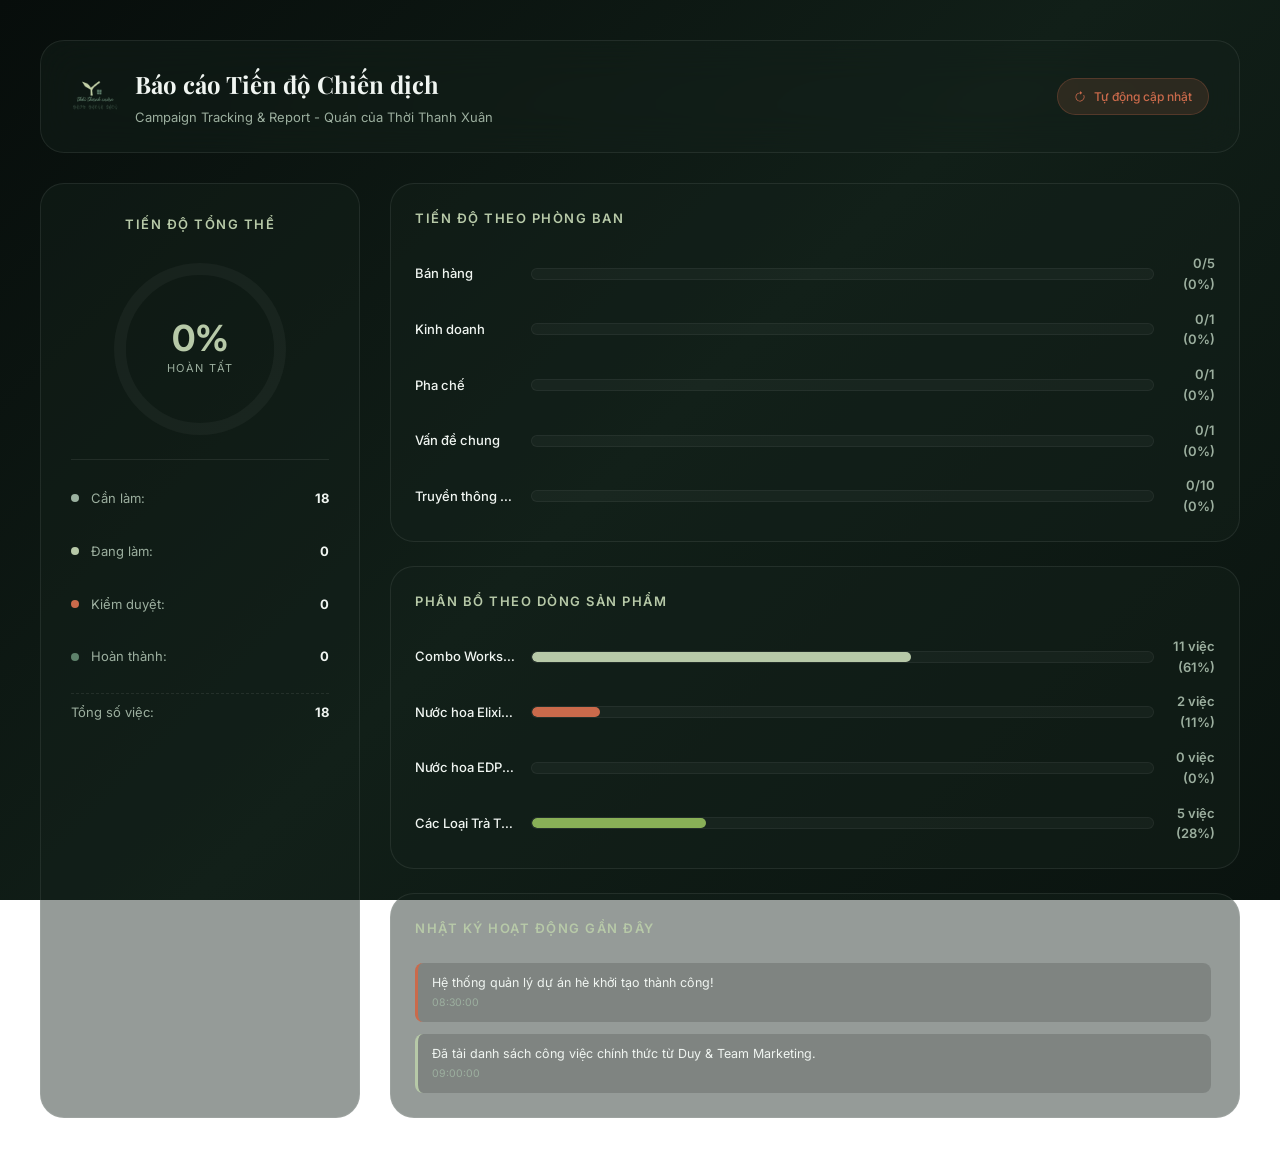
==== report.html @ f3e46af8 "Add files via upload" ====
<!DOCTYPE html>
<html lang="vi">
<head>
  <meta charset="UTF-8">
  <meta name="viewport" content="width=device-width, initial-scale=1.0">
  <meta name="description" content="Trang báo cáo tiến độ chiến dịch hè của Quán của Thời Thanh Xuân.">
  <title>Báo cáo Tiến độ - Campaign Tracking & Report</title>
  <link rel="stylesheet" href="style.css">
  <style>
    /* Standalone report page styling adjustments */
    body {
      display: flex;
      justify-content: center;
      align-items: flex-start;
      padding: 40px 20px;
      min-height: 100vh;
      background: var(--bg-gradient);
      background-attachment: fixed;
    }
    .report-standalone-container {
      width: 100%;
      max-width: 1200px;
      margin: 0 auto;
    }
    .report-header {
      display: flex;
      justify-content: space-between;
      align-items: center;
      margin-bottom: 30px;
      background: var(--glass-bg);
      border: 1px solid var(--glass-border);
      border-radius: var(--border-radius-lg);
      padding: 24px 30px;
      backdrop-filter: blur(20px);
    }
    .report-brand {
      display: flex;
      align-items: center;
      gap: 16px;
    }
    .report-logo {
      height: 48px;
      width: auto;
    }
    .report-title-group h1 {
      font-size: 24px;
      font-family: 'Playfair Display', serif;
      color: var(--text-main);
      margin-bottom: 4px;
    }
    .report-title-group p {
      font-size: 13px;
      color: var(--text-muted);
    }
    .refresh-badge {
      display: flex;
      align-items: center;
      gap: 8px;
      background: rgba(202, 106, 75, 0.15);
      border: 1px solid rgba(202, 106, 75, 0.25);
      color: var(--terracotta);
      border-radius: 30px;
      padding: 8px 16px;
      font-size: 12px;
      font-weight: 500;
    }
    @media (max-width: 768px) {
      body {
        padding: 20px 10px;
      }
      .report-header {
        flex-direction: column;
        align-items: flex-start;
        gap: 16px;
        padding: 20px;
      }
      .refresh-badge {
        align-self: flex-end;
      }
    }
  </style>
</head>
<body>

  <!-- SVG Gradient definition for Circular Progress Ring -->
  <svg style="width:0; height:0; position:absolute;" aria-hidden="true">
    <defs>
      <linearGradient id="ring-gradient" x1="0%" y1="0%" x2="100%" y2="100%">
        <stop offset="0%" stop-color="#b7c9a8" />
        <stop offset="100%" stop-color="#ca6a4b" />
      </linearGradient>
    </defs>
  </svg>

  <div class="report-standalone-container">
    <header class="report-header">
      <div class="report-brand">
        <img src="logo.png" alt="Thời Thanh Xuân Logo" class="report-logo">
        <div class="report-title-group">
          <h1>Báo cáo Tiến độ Chiến dịch</h1>
          <p>Campaign Tracking & Report - Quán của Thời Thanh Xuân</p>
        </div>
      </div>
      <div class="refresh-badge">
        <svg width="12" height="12" fill="currentColor" viewBox="0 0 16 16" style="margin-top: 1px;">
          <path fill-rule="evenodd" d="M8 3a5 5 0 1 0 4.546 2.914.5.5 0 0 1 .908-.417A6 6 0 1 1 8 2z"/>
          <path d="M8 4.466V.534a.25.25 0 0 1 .41-.192l2.36 1.966c.12.1.12.284 0 .384L8.41 4.658A.25.25 0 0 1 8 4.466z"/>
        </svg>
        <span>Tự động cập nhật</span>
      </div>
    </header>

    <div class="report-grid">
      <!-- Left Column: Circular stats -->
      <div class="report-summary-card">
        <h3 class="section-title">Tiến độ tổng thể</h3>
        
        <div class="progress-ring-container">
          <svg width="180" height="180">
            <circle class="progress-ring-circle-bg" cx="90" cy="90" r="80" />
            <circle class="progress-ring-circle" id="progress-ring-circle-element" cx="90" cy="90" r="80" />
          </svg>
          <div class="progress-percentage">
            <span class="progress-pct-val" id="report-pct-text">0%</span>
            <span class="progress-pct-lbl">Hoàn tất</span>
          </div>
        </div>

        <div class="summary-stats-details" style="width: 100%;">
          <div class="summary-stat-row" style="display:flex; justify-content:space-between; margin: 8px 0; font-size:13px; color:var(--text-muted);">
            <span>
              <span class="column-dot dot-todo" style="display:inline-block; width:8px; height:8px; border-radius:50%; background:#9bb2a0; margin-right:6px;"></span>
              Cần làm:
            </span>
            <strong id="lbl-report-todo" style="color:var(--text-main);">0</strong>
          </div>
          <div class="summary-stat-row" style="display:flex; justify-content:space-between; margin: 8px 0; font-size:13px; color:var(--text-muted);">
            <span>
              <span class="column-dot dot-progress" style="display:inline-block; width:8px; height:8px; border-radius:50%; background:#b7c9a8; margin-right:6px;"></span>
              Đang làm:
            </span>
            <strong id="lbl-report-progress" style="color:var(--text-main);">0</strong>
          </div>
          <div class="summary-stat-row" style="display:flex; justify-content:space-between; margin: 8px 0; font-size:13px; color:var(--text-muted);">
            <span>
              <span class="column-dot dot-review" style="display:inline-block; width:8px; height:8px; border-radius:50%; background:#ca6a4b; margin-right:6px;"></span>
              Kiểm duyệt:
            </span>
            <strong id="lbl-report-review" style="color:var(--text-main);">0</strong>
          </div>
          <div class="summary-stat-row" style="display:flex; justify-content:space-between; margin: 8px 0; font-size:13px; color:var(--text-muted);">
            <span>
              <span class="column-dot dot-done" style="display:inline-block; width:8px; height:8px; border-radius:50%; background:#5e826b; margin-right:6px;"></span>
              Hoàn thành:
            </span>
            <strong id="lbl-report-done" style="color:var(--text-main);">0</strong>
          </div>
          <div class="summary-stat-row" style="display:flex; justify-content:space-between; margin: 8px 0; font-size:13px; color:var(--text-muted); border-top:1px dashed var(--glass-border); padding-top:8px; margin-top:4px;">
            <span>Tổng số việc:</span>
            <strong id="lbl-report-total" style="color:var(--text-main);">0</strong>
          </div>
        </div>
      </div>

      <!-- Right Column: details & charts -->
      <div class="report-details-panel">
        <div class="report-card">
          <h3 class="section-title">Tiến độ theo Phòng Ban</h3>
          <div class="chart-container horizontal-bar-chart" id="chart-dept-container">
            <!-- Dynamic -->
          </div>
        </div>

        <div class="report-card">
          <h3 class="section-title">Phân bổ theo Dòng Sản Phẩm</h3>
          <div class="chart-container horizontal-bar-chart" id="chart-product-container">
            <!-- Dynamic -->
          </div>
        </div>

        <div class="report-card">
          <h3 class="section-title">Nhật ký hoạt động gần đây</h3>
          <div class="activity-list" id="activity-list-container">
            <!-- Dynamic -->
          </div>
        </div>
      </div>
    </div>
  </div>

  <script>
    // Product Mapping
    const PRODUCT_INFO = {
      'ws': { name: 'Combo Workshop & Nước', badge: 'ws-theme', code: 'WS' },
      'e50': { name: 'Nước hoa Elixir 50ml', badge: 'e50-theme', code: 'E50' },
      'edp30': { name: 'Nước hoa EDP 30ml', badge: 'edp30-theme', code: 'EDP30' },
      'tea': { name: 'Các Loại Trà Thảo Mộc', badge: 'tea-theme', code: 'TEA' }
    };

    // Departments
    const DEPARTMENTS = [
      'Bán hàng',
      'Kinh doanh',
      'Pha chế',
      'Vấn đề chung',
      'Truyền thông & MKT'
    ];

    // Mapped Default Tasks (Fallback if localStorage is empty)
    const defaultTasks = [
      {
        id: "duy1",
        title: "Workshop nước hoa",
        desc: "Setup, tạo quy trình, vận hành",
        dept: "Bán hàng",
        status: "todo",
        product: "ws",
        priority: "high",
        owner: "Nguyễn Trọng Duy",
        supporter: "Thuỳ Dương",
        startDate: "19/06/2026",
        endDate: "30/06/2026"
      },
      {
        id: "duy2",
        title: "Xử lý thủ tục đối soát hàng hoá Thời Thanh Xuân và 12 Trương Công Định",
        desc: "Thực hiện đối soát số lượng và doanh thu hàng hoá giữa các chi nhánh.",
        dept: "Kinh doanh",
        status: "todo",
        product: "ws",
        priority: "high",
        owner: "Nguyễn Trọng Duy",
        supporter: "",
        startDate: "19/06/2026",
        endDate: "20/06/2026"
      },
      {
        id: "duy3",
        title: "Chương trình bán hàng tháng 7/2026",
        desc: "Lên kế hoạch và triển khai chương trình ưu đãi bán hàng cho tháng 7.",
        dept: "Bán hàng",
        status: "todo",
        product: "ws",
        priority: "medium",
        owner: "Nguyễn Trọng Duy",
        supporter: "Thuỳ Dương",
        startDate: "20/06/2026",
        endDate: "25/06/2026"
      },
      {
        id: "duy4",
        title: "Lên kế hoạch kinh doanh offline xử lý tồn kho 3 mã sản phẩm: Lá bạc, Trà, Nước hoa Đà Lạt bên hiên nhà",
        desc: "Tập trung giải phóng hàng tồn kho cho 3 sản phẩm chủ lực qua kênh trực tiếp.",
        dept: "Bán hàng",
        status: "todo",
        product: "tea",
        priority: "high",
        owner: "Nguyễn Trọng Duy",
        supporter: "Thuỳ Dương",
        startDate: "20/06/2026",
        endDate: "21/06/2026"
      },
      {
        id: "duy5",
        title: "Điều chỉnh mã hàng kiotviet cho toàn hệ thống: Thời Thanh Xuân, 12 Trương Công Định",
        desc: "Cập nhật và chuẩn hoá mã vạch, thông tin sản phẩm trên phần mềm KiotViet.",
        dept: "Bán hàng",
        status: "todo",
        product: "ws",
        priority: "high",
        owner: "Nguyễn Trọng Duy",
        supporter: "",
        startDate: "21/06/2026",
        endDate: "21/06/2026"
      },
      {
        id: "duy6",
        title: "Tuyển dụng đủ: 3 nhân sự bán hàng, 1 nhân sự workshop nước hoa, 1 nhân sự vệ sinh",
        desc: "Lên tin tuyển dụng, phỏng vấn và tiếp nhận nhân sự mới phục vụ mùa hè.",
        dept: "Vấn đề chung",
        status: "todo",
        product: "ws",
        priority: "high",
        owner: "Nguyễn Trọng Duy",
        supporter: "Nguyễn Hoàng Phi",
        startDate: "21/06/2026",
        endDate: "25/06/2026"
      },
      {
        id: "duy7",
        title: "Ra mắt món bánh mới",
        desc: "Hoàn thiện công thức, chuẩn bị nguyên liệu và chạy thử món bánh mới tại quầy bar.",
        dept: "Pha chế",
        status: "todo",
        product: "tea",
        priority: "high",
        owner: "Nguyễn Trọng Duy",
        supporter: "Thuỳ Dương",
        startDate: "22/06/2026",
        endDate: "23/06/2026"
      },
      {
        id: "duy8",
        title: "Bắt đầu kế hoạch kinh doanh offline xử lý tồn kho 3 mã sản phẩm: Lá bạc, Trà, Nước hoa Đà Lạt bên hiên nhà",
        desc: "Chính thức triển khai bán hàng offline, đẩy mạnh tiếp thị trực tiếp tại quán.",
        dept: "Bán hàng",
        status: "todo",
        product: "tea",
        priority: "high",
        owner: "Nguyễn Trọng Duy",
        supporter: "Thuỳ Dương",
        startDate: "22/06/2026",
        endDate: "30/06/2026"
      },
      {
        id: "mkt1",
        title: "Content Giới Thiệu Give Me A Little Time",
        desc: "Số lượng: 5 bài content giới thiệu chương trình ý nghĩa Give Me A Little Time.",
        dept: "Truyền thông & MKT",
        status: "todo",
        product: "ws",
        priority: "high",
        owner: "Nguyễn Hoàng Phi",
        supporter: "Team Marketing",
        startDate: "20/06/2026",
        endDate: "25/06/2026"
      },
      {
        id: "mkt2",
        title: "Content Giới Thiệu Workshop 200k",
        desc: "Số lượng: 10 bài content giới thiệu chi tiết về Workshop tự làm sản phẩm trị giá 200k.",
        dept: "Truyền thông & MKT",
        status: "todo",
        product: "ws",
        priority: "high",
        owner: "Nguyễn Hoàng Phi",
        supporter: "Team Marketing",
        startDate: "20/06/2026",
        endDate: "25/06/2026"
      },
      {
        id: "mkt3",
        title: "Content Giới Thiệu Set Trà 100k",
        desc: "Số lượng: 5 bài content giới thiệu set trà quà tặng mang đậm phong vị Đà Lạt.",
        dept: "Truyền thông & MKT",
        status: "todo",
        product: "tea",
        priority: "high",
        owner: "Nguyễn Hoàng Phi",
        supporter: "Team Marketing",
        startDate: "20/06/2026",
        endDate: "25/06/2026"
      },
      {
        id: "mkt4",
        title: "Content Bán Trà/Bánh Cookie",
        desc: "Số lượng: 10 bài content đẩy mạnh bán chéo set trà thơm ấm và bánh cookie giòn ngon.",
        dept: "Truyền thông & MKT",
        status: "todo",
        product: "tea",
        priority: "high",
        owner: "Nguyễn Hoàng Phi",
        supporter: "Team Marketing",
        startDate: "20/06/2026",
        endDate: "25/06/2026"
      },
      {
        id: "mkt5",
        title: "Content Bán Nước Hoa ĐLNBHN",
        desc: "Số lượng: 10 bài content giới thiệu và đẩy bán dòng nước hoa Đà Lạt Bên Hiên Nhà.",
        dept: "Truyền thông & MKT",
        status: "todo",
        product: "e50",
        priority: "high",
        owner: "Nguyễn Hoàng Phi",
        supporter: "Team Marketing",
        startDate: "21/06/2026",
        endDate: "30/06/2026"
      },
      {
        id: "mkt6",
        title: "Buổi Live Stream Các Hoạt Động Tại Quán",
        desc: "Số lượng: 3 buổi livestream chia sẻ không gian bình yên và các hoạt động thường nhật ấm cúng tại quán.",
        dept: "Truyền thông & MKT",
        status: "todo",
        product: "ws",
        priority: "high",
        owner: "Nguyễn Hoàng Phi",
        supporter: "Team Marketing",
        startDate: "21/06/2026",
        endDate: "30/06/2026"
      },
      {
        id: "mkt7",
        title: "Buổi Live Stream Bán Hàng",
        desc: "Số lượng: 10 buổi livestream giới thiệu và thúc đẩy doanh số bán các sản phẩm trực tiếp.",
        dept: "Truyền thông & MKT",
        status: "todo",
        product: "e50",
        priority: "high",
        owner: "Nguyễn Hoàng Phi",
        supporter: "Team Marketing",
        startDate: "22/06/2026",
        endDate: "30/06/2026"
      },
      {
        id: "mkt8",
        title: "Content Giới Thiệu Workshop Khách Đoàn",
        desc: "Số lượng: 5 bài viết giới thiệu gói workshop thiết kế riêng cho các đoàn khách du lịch và doanh nghiệp.",
        dept: "Truyền thông & MKT",
        status: "todo",
        product: "ws",
        priority: "high",
        owner: "Nguyễn Hoàng Phi",
        supporter: "Team Marketing",
        startDate: "22/06/2026",
        endDate: "30/06/2026"
      },
      {
        id: "mkt9",
        title: "Content Giới Thiệu CT 1000 Chiếc Ô",
        desc: "Số lượng: 3 bài viết giới thiệu chương trình tặng/mượn 1000 chiếc ô đầy ý nghĩa tại Đà Lạt.",
        dept: "Truyền thông & MKT",
        status: "todo",
        product: "ws",
        priority: "high",
        owner: "Nguyễn Hoàng Phi",
        supporter: "Team Marketing",
        startDate: "22/06/2026",
        endDate: "30/06/2026"
      },
      {
        id: "mkt10",
        title: "Content giảm 50%hs-sv",
        desc: "Số lượng: 5 bài truyền thông chương trình ưu đãi đặc biệt giảm 50% cho học sinh - sinh viên.",
        dept: "Truyền thông & MKT",
        status: "todo",
        product: "ws",
        priority: "high",
        owner: "Nguyễn Hoàng Phi",
        supporter: "Team Marketing",
        startDate: "22/06/2026",
        endDate: "30/06/2026"
      }
    ];

    let tasks = [];
    let logs = [];

    function loadData() {
      const storedTasks = localStorage.getItem('ncttx_tasks');
      const storedLogs = localStorage.getItem('ncttx_logs');

      if (storedTasks) {
        tasks = JSON.parse(storedTasks);
      } else {
        tasks = [...defaultTasks];
      }

      if (storedLogs) {
        logs = JSON.parse(storedLogs);
      } else {
        logs = [
          { type: 'info', text: 'Hệ thống quản lý dự án hè khởi tạo thành công!', time: '08:30:00' },
          { type: 'add', text: 'Đã tải danh sách công việc chính thức từ Duy & Team Marketing.', time: '09:00:00' }
        ];
      }
    }

    function renderReport() {
      const total = tasks.length;
      const completed = tasks.filter(t => t.status === 'done').length;
      const rate = total > 0 ? Math.round((completed / total) * 100) : 0;

      // SVG Progress Ring
      const circle = document.getElementById('progress-ring-circle-element');
      if (circle) {
        const radius = 80;
        const circumference = 2 * Math.PI * radius;
        circle.style.strokeDasharray = `${circumference} ${circumference}`;
        const offset = circumference - (rate / 100) * circumference;
        circle.style.strokeDashoffset = offset;
        document.getElementById('report-pct-text').innerText = `${rate}%`;
      }

      // Text metrics
      document.getElementById('lbl-report-total').innerText = total;
      document.getElementById('lbl-report-done').innerText = completed;
      document.getElementById('lbl-report-progress').innerText = tasks.filter(t => t.status === 'in-progress').length;
      document.getElementById('lbl-report-review').innerText = tasks.filter(t => t.status === 'review').length;
      document.getElementById('lbl-report-todo').innerText = tasks.filter(t => t.status === 'todo').length;

      renderDepartmentChart();
      renderProductChart();
      renderActivityLog();
    }

    function renderDepartmentChart() {
      const container = document.getElementById('chart-dept-container');
      if (!container) return;
      container.innerHTML = '';

      DEPARTMENTS.forEach(dept => {
        const deptTasks = tasks.filter(t => t.dept === dept);
        const total = deptTasks.length;
        const completed = deptTasks.filter(t => t.status === 'done').length;
        const pct = total > 0 ? Math.round((completed / total) * 100) : 0;

        const item = document.createElement('div');
        item.className = 'chart-bar-item';
        item.innerHTML = `
          <div class="chart-label" title="${dept}">${dept}</div>
          <div class="chart-track">
            <div class="chart-fill dept-fill" style="width: ${pct}%;"></div>
          </div>
          <div class="chart-value">${completed}/${total} (${pct}%)</div>
        `;
        container.appendChild(item);
      });
    }

    function renderProductChart() {
      const container = document.getElementById('chart-product-container');
      if (!container) return;
      container.innerHTML = '';

      Object.keys(PRODUCT_INFO).forEach(key => {
        const pInfo = PRODUCT_INFO[key];
        const prodTasks = tasks.filter(t => t.product === key);
        const total = prodTasks.length;
        const pct = tasks.length > 0 ? Math.round((total / tasks.length) * 100) : 0;

        const item = document.createElement('div');
        item.className = 'chart-bar-item';
        item.innerHTML = `
          <div class="chart-label" title="${pInfo.name}">${pInfo.name}</div>
          <div class="chart-track">
            <div class="chart-fill prod-fill-${key}" style="width: ${pct}%;"></div>
          </div>
          <div class="chart-value">${total} việc (${pct}%)</div>
        `;
        container.appendChild(item);
      });
    }

    function renderActivityLog() {
      const container = document.getElementById('activity-list-container');
      if (!container) return;
      container.innerHTML = '';

      if (logs.length === 0) {
        container.innerHTML = `<p style="font-size:12px; color:var(--text-muted); text-align:center; padding: 20px 0;">Chưa có hoạt động nào được ghi nhận.</p>`;
        return;
      }

      // Max 10 items in activity list
      const displayLogs = logs.slice(0, 10);
      displayLogs.forEach(log => {
        const item = document.createElement('div');
        item.className = `activity-item ${log.type}`;
        item.innerHTML = `
          <div class="activity-details">
            <div>${log.text}</div>
            <div class="activity-time">${log.time}</div>
          </div>
        `;
        container.appendChild(item);
      });
    }

    // Init
    document.addEventListener('DOMContentLoaded', () => {
      loadData();
      renderReport();
      
      // Auto reload data every 5 seconds
      setInterval(() => {
        loadData();
        renderReport();
      }, 5000);
    });
  </script>
</body>
</html>
---- style.css ----
/* e:\Jobs\ncttx-main\style.css */
@import url('https://fonts.googleapis.com/css2?family=Inter:wght@300;400;500;600;700&family=Playfair+Display:ital,wght@0,400;0,600;0,700;1,400&display=swap');

:root {
  /* Colors - Dalat Sage Green & Terracotta Vibe */
  --pine-deep: #0c1511;
  --pine-medium: #14231b;
  --pine-light: #233a2d;
  --pine-accent: #5e826b; /* Exact dark sage from logo */
  --terracotta: #ca6a4b; /* Beautiful earthy clay terracotta contrast */
  --terracotta-hover: #e07d5d;
  --honey-gold: #b7c9a8; /* Exact light sage from logo */
  --honey-gold-hover: #cadbbe;
  --bg-gradient: linear-gradient(135deg, #070d0b 0%, #111f18 50%, #0a130f 100%);
  
  /* UI Colors */
  --text-main: #f0f5f1;
  --text-muted: #9caf9f;
  --text-dark: #0f2216;
  --glass-bg: rgba(20, 35, 27, 0.45);
  --glass-bg-hover: rgba(20, 35, 27, 0.65);
  --glass-border: rgba(255, 255, 255, 0.08);
  --glass-border-focus: rgba(255, 255, 255, 0.25);
  --card-bg: rgba(12, 21, 16, 0.75);
  --sidebar-bg: rgba(7, 13, 10, 0.85);
  
  /* Status Colors */
  --priority-low: #9bb2a0;
  --priority-medium: #b7c9a8;
  --priority-high: #ca6a4b;
  
  --shadow-sm: 0 4px 12px rgba(0, 0, 0, 0.25);
  --shadow-md: 0 8px 32px rgba(0, 0, 0, 0.4);
  --shadow-lg: 0 12px 48px rgba(0, 0, 0, 0.6);
  --border-radius-sm: 8px;
  --border-radius-md: 14px;
  --border-radius-lg: 24px;
  --transition: all 0.3s cubic-bezier(0.25, 0.8, 0.25, 1);
}

* {
  box-sizing: border-box;
  margin: 0;
  padding: 0;
  scrollbar-width: thin;
  scrollbar-color: var(--terracotta) var(--pine-deep);
}

body {
  font-family: 'Inter', sans-serif;
  background: var(--bg-gradient);
  background-attachment: fixed;
  color: var(--text-main);
  min-height: 100vh;
  display: flex;
  overflow-x: hidden;
  line-height: 1.6;
}

/* Custom Scrollbars */
::-webkit-scrollbar {
  width: 8px;
  height: 8px;
}
::-webkit-scrollbar-track {
  background: var(--pine-deep);
}
::-webkit-scrollbar-thumb {
  background: var(--pine-light);
  border-radius: 4px;
}
::-webkit-scrollbar-thumb:hover {
  background: var(--terracotta);
}

/* App Layout */
.app-container {
  display: flex;
  width: 100%;
  min-height: 100vh;
  position: relative;
}

/* Sidebar Styling */
.sidebar {
  width: 320px;
  background: var(--sidebar-bg);
  border-right: 1px solid var(--glass-border);
  padding: 30px 24px;
  display: flex;
  flex-direction: column;
  gap: 30px;
  flex-shrink: 0;
  backdrop-filter: blur(20px);
  z-index: 10;
  height: 100vh;
  position: sticky;
  top: 0;
  overflow-y: auto;
}

.brand-section {
  text-align: center;
  border-bottom: 1px solid var(--glass-border);
  padding-bottom: 24px;
}

.logo-container-card {
  background: #ffffff;
  padding: 12px;
  border-radius: var(--border-radius-md);
  width: 140px;
  height: 140px;
  margin: 0 auto 12px auto;
  display: flex;
  align-items: center;
  justify-content: center;
  box-shadow: 0 4px 16px rgba(0, 0, 0, 0.25);
  transition: var(--transition);
}

.logo-container-card:hover {
  transform: translateY(-2px) scale(1.02);
  box-shadow: 0 8px 24px rgba(0, 0, 0, 0.35);
}

.brand-logo-img {
  max-width: 100%;
  max-height: 100%;
  object-fit: contain;
}

.brand-subtitle {
  font-size: 12px;
  text-transform: uppercase;
  letter-spacing: 2px;
  color: var(--text-muted);
}

.sidebar-quote {
  font-family: 'Playfair Display', serif;
  font-style: italic;
  font-size: 13.5px;
  color: var(--text-muted);
  text-align: center;
  padding: 0 10px;
  line-height: 1.5;
  opacity: 0.85;
}

.product-showcase {
  display: flex;
  flex-direction: column;
  gap: 16px;
  flex-grow: 1;
}

.section-title {
  font-size: 13px;
  font-weight: 600;
  text-transform: uppercase;
  letter-spacing: 1.5px;
  color: var(--honey-gold);
  margin-bottom: 4px;
  display: flex;
  align-items: center;
  gap: 8px;
}

.product-list {
  display: flex;
  flex-direction: column;
  gap: 12px;
}

.product-item {
  background: rgba(255, 255, 255, 0.02);
  border: 1px solid var(--glass-border);
  border-radius: var(--border-radius-md);
  padding: 14px;
  transition: var(--transition);
  cursor: pointer;
  position: relative;
  overflow: hidden;
}

.product-item::before {
  content: '';
  position: absolute;
  left: 0;
  top: 0;
  height: 100%;
  width: 4px;
  background: var(--pine-accent);
  transition: var(--transition);
}

.product-item:hover {
  background: rgba(255, 255, 255, 0.05);
  border-color: rgba(255, 255, 255, 0.15);
  transform: translateY(-2px);
}

.product-item.active {
  background: rgba(255, 255, 255, 0.07);
  border-color: var(--honey-gold);
}

.product-item.active::before {
  background: var(--honey-gold);
}

.product-item.ws-theme::before { background: var(--honey-gold); }
.product-item.e50-theme::before { background: var(--terracotta); }
.product-item.edp30-theme::before { background: #5f8dcd; }
.product-item.tea-theme::before { background: #89b057; }

.product-name {
  font-weight: 600;
  font-size: 14px;
  color: var(--text-main);
  margin-bottom: 4px;
}

.product-desc {
  font-size: 11.5px;
  color: var(--text-muted);
  line-height: 1.4;
}

.sidebar-footer {
  border-top: 1px solid var(--glass-border);
  padding-top: 16px;
  display: flex;
  flex-direction: column;
  gap: 12px;
}

.author-info {
  font-size: 11px;
  color: var(--text-muted);
  text-align: center;
  display: flex;
  flex-direction: column;
  gap: 4px;
}

/* Main Content Area */
.main-content {
  flex-grow: 1;
  padding: 40px;
  display: flex;
  flex-direction: column;
  gap: 30px;
  height: 100vh;
  overflow-y: auto;
  position: relative;
}

/* Header Area */
.app-header {
  display: flex;
  justify-content: space-between;
  align-items: center;
  flex-wrap: wrap;
  gap: 20px;
  border-bottom: 1px solid var(--glass-border);
  padding-bottom: 24px;
}

.project-title h1 {
  font-family: 'Playfair Display', serif;
  font-size: 28px;
  font-weight: 700;
  color: var(--text-main);
  margin-bottom: 4px;
}

.project-title p {
  font-size: 14px;
  color: var(--text-muted);
}

/* Stats Badges */
.global-stats {
  display: flex;
  gap: 16px;
}

.stat-badge {
  background: var(--glass-bg);
  border: 1px solid var(--glass-border);
  border-radius: var(--border-radius-md);
  padding: 10px 18px;
  display: flex;
  align-items: center;
  gap: 12px;
  min-width: 140px;
  transition: var(--transition);
}

.stat-badge:hover {
  transform: translateY(-2px);
  background: var(--glass-bg-hover);
}

.stat-icon {
  width: 38px;
  height: 38px;
  border-radius: 50%;
  background: rgba(255, 255, 255, 0.05);
  display: flex;
  align-items: center;
  justify-content: center;
  color: var(--honey-gold);
}

.stat-info {
  display: flex;
  flex-direction: column;
}

.stat-val {
  font-size: 20px;
  font-weight: 700;
  line-height: 1.1;
}

.stat-label {
  font-size: 11px;
  color: var(--text-muted);
  text-transform: uppercase;
  letter-spacing: 0.5px;
}

/* Tabs Navigation */
.tabs-navigation {
  display: flex;
  background: rgba(255, 255, 255, 0.02);
  border: 1px solid var(--glass-border);
  border-radius: 50px;
  padding: 6px;
  width: fit-content;
  gap: 4px;
}

.tab-btn {
  background: transparent;
  border: none;
  padding: 10px 24px;
  font-family: 'Inter', sans-serif;
  font-size: 14px;
  font-weight: 500;
  color: var(--text-muted);
  border-radius: 50px;
  cursor: pointer;
  transition: var(--transition);
  display: flex;
  align-items: center;
  gap: 8px;
}

.tab-btn:hover {
  color: var(--text-main);
  background: rgba(255, 255, 255, 0.04);
}

.tab-btn.active {
  background: var(--terracotta);
  color: white;
  font-weight: 600;
  box-shadow: 0 4px 15px rgba(202, 106, 75, 0.4);
}

/* Tab Panels */
.tab-content-panel {
  display: none;
  animation: fadeIn 0.4s ease-out;
  flex-grow: 1;
}

.tab-content-panel.active {
  display: flex;
  flex-direction: column;
  gap: 24px;
}

/* --- TAB 1: CHECKLIST STYLE --- */
.checklist-container {
  display: grid;
  grid-template-columns: repeat(auto-fit, minmax(340px, 1fr));
  gap: 24px;
}

.dept-card {
  background: var(--glass-bg);
  border: 1px solid var(--glass-border);
  border-radius: var(--border-radius-lg);
  padding: 24px;
  display: flex;
  flex-direction: column;
  gap: 20px;
  transition: var(--transition);
}

.dept-card:hover {
  border-color: rgba(255, 255, 255, 0.15);
  box-shadow: var(--shadow-md);
}

.dept-header {
  display: flex;
  justify-content: space-between;
  align-items: center;
}

.dept-name {
  font-family: 'Playfair Display', serif;
  font-size: 20px;
  font-weight: 600;
  color: var(--text-main);
  display: flex;
  align-items: center;
  gap: 10px;
}

.dept-badge {
  background: var(--pine-accent);
  color: var(--text-main);
  font-size: 11px;
  padding: 4px 10px;
  border-radius: 12px;
  font-weight: 600;
  text-transform: uppercase;
  letter-spacing: 0.5px;
}

.dept-progress-container {
  display: flex;
  flex-direction: column;
  gap: 6px;
}

.progress-label-row {
  display: flex;
  justify-content: space-between;
  font-size: 12px;
  color: var(--text-muted);
}

.progress-bar-bg {
  height: 6px;
  background: rgba(255, 255, 255, 0.05);
  border-radius: 10px;
  overflow: hidden;
}

.progress-bar-fill {
  height: 100%;
  background: linear-gradient(90deg, var(--honey-gold), var(--terracotta));
  width: 0%;
  border-radius: 10px;
  transition: width 0.5s cubic-bezier(0.4, 0, 0.2, 1);
}

.checklist-list {
  display: flex;
  flex-direction: column;
  gap: 12px;
  max-height: 320px;
  overflow-y: auto;
  padding-right: 4px;
}

.checklist-item {
  display: flex;
  align-items: flex-start;
  gap: 12px;
  padding: 10px 12px;
  background: rgba(0, 0, 0, 0.15);
  border: 1px solid rgba(255, 255, 255, 0.02);
  border-radius: var(--border-radius-sm);
  transition: var(--transition);
}

.checklist-item:hover {
  background: rgba(0, 0, 0, 0.25);
  border-color: rgba(255, 255, 255, 0.06);
}

.checklist-item.completed {
  opacity: 0.6;
}

.checklist-item.completed .item-text {
  text-decoration: line-through;
  color: var(--text-muted);
}

.custom-checkbox {
  position: relative;
  display: inline-block;
  width: 18px;
  height: 18px;
  margin-top: 3px;
  flex-shrink: 0;
}

.custom-checkbox input {
  opacity: 0;
  width: 0;
  height: 0;
}

.checkmark {
  position: absolute;
  top: 0;
  left: 0;
  height: 18px;
  width: 18px;
  background-color: rgba(255, 255, 255, 0.05);
  border: 1.5px solid var(--text-muted);
  border-radius: 4px;
  cursor: pointer;
  transition: var(--transition);
}

.custom-checkbox:hover input ~ .checkmark {
  background-color: rgba(255, 255, 255, 0.1);
  border-color: var(--honey-gold);
}

.custom-checkbox input:checked ~ .checkmark {
  background-color: var(--terracotta);
  border-color: var(--terracotta);
}

.checkmark::after {
  content: "";
  position: absolute;
  display: none;
  left: 5px;
  top: 2px;
  width: 5px;
  height: 9px;
  border: solid white;
  border-width: 0 2px 2px 0;
  transform: rotate(45deg);
}

.custom-checkbox input:checked ~ .checkmark::after {
  display: block;
}

.item-details {
  display: flex;
  flex-direction: column;
  gap: 4px;
  flex-grow: 1;
}

.item-text {
  font-size: 13.5px;
  font-weight: 500;
  color: var(--text-main);
  word-break: break-word;
}

.item-tags {
  display: flex;
  gap: 6px;
  flex-wrap: wrap;
}

.badge {
  font-size: 10px;
  font-weight: 600;
  padding: 2px 6px;
  border-radius: 4px;
  text-transform: uppercase;
}

.badge-ws { background: rgba(229, 178, 93, 0.15); color: var(--honey-gold); border: 1.5px solid var(--honey-gold); }
.badge-e50 { background: rgba(202, 106, 75, 0.15); color: var(--terracotta); border: 1.5px solid var(--terracotta); }
.badge-edp30 { background: rgba(95, 141, 205, 0.15); color: #87aedd; border: 1.5px solid #5f8dcd; }
.badge-tea { background: rgba(137, 176, 87, 0.15); color: #abc885; border: 1.5px solid #89b057; }

.quick-add-task {
  display: flex;
  gap: 8px;
  margin-top: auto;
  padding-top: 10px;
  border-top: 1px solid var(--glass-border);
}

.quick-input {
  flex-grow: 1;
  background: rgba(0, 0, 0, 0.2);
  border: 1px solid var(--glass-border);
  border-radius: var(--border-radius-sm);
  padding: 8px 12px;
  color: var(--text-main);
  font-family: 'Inter', sans-serif;
  font-size: 13px;
  transition: var(--transition);
}

.quick-input:focus {
  outline: none;
  border-color: var(--honey-gold);
  background: rgba(0, 0, 0, 0.3);
}

.quick-add-btn {
  background: var(--pine-accent);
  color: white;
  border: none;
  border-radius: var(--border-radius-sm);
  width: 34px;
  height: 34px;
  display: flex;
  align-items: center;
  justify-content: center;
  cursor: pointer;
  transition: var(--transition);
}

.quick-add-btn:hover {
  background: var(--terracotta);
}

/* --- TAB 2: KANBAN STYLE --- */
.kanban-controls {
  display: flex;
  justify-content: space-between;
  align-items: center;
  flex-wrap: wrap;
  gap: 16px;
}

.kanban-filters {
  display: flex;
  gap: 12px;
  flex-wrap: wrap;
}

.filter-select {
  background: var(--glass-bg);
  border: 1px solid var(--glass-border);
  color: var(--text-main);
  border-radius: 30px;
  padding: 8px 16px;
  font-family: 'Inter', sans-serif;
  font-size: 13px;
  cursor: pointer;
  outline: none;
  transition: var(--transition);
}

.filter-select:focus {
  border-color: var(--honey-gold);
}

.primary-btn {
  background: var(--terracotta);
  color: white;
  border: none;
  border-radius: 30px;
  padding: 10px 22px;
  font-family: 'Inter', sans-serif;
  font-size: 13.5px;
  font-weight: 600;
  cursor: pointer;
  display: flex;
  align-items: center;
  gap: 8px;
  transition: var(--transition);
  box-shadow: 0 4px 15px rgba(202, 106, 75, 0.3);
}

.primary-btn:hover {
  background: var(--terracotta-hover);
  transform: translateY(-2px);
}

.kanban-board {
  display: grid;
  grid-template-columns: repeat(4, 1fr);
  gap: 20px;
  align-items: start;
  min-height: 550px;
}

.kanban-column {
  background: rgba(11, 26, 17, 0.5);
  border: 1px solid var(--glass-border);
  border-radius: var(--border-radius-lg);
  padding: 18px;
  display: flex;
  flex-direction: column;
  gap: 16px;
  min-height: 520px;
  transition: var(--transition);
  max-height: calc(100vh - 280px);
  overflow-y: auto;
}

.kanban-column.drag-over {
  background: rgba(55, 112, 76, 0.15);
  border-color: var(--honey-gold);
  border-style: dashed;
}

.column-header {
  display: flex;
  justify-content: space-between;
  align-items: center;
  padding-bottom: 12px;
  border-bottom: 1px solid rgba(255, 255, 255, 0.05);
}

.column-title {
  font-size: 15px;
  font-weight: 600;
  display: flex;
  align-items: center;
  gap: 8px;
}

.column-dot {
  width: 8px;
  height: 8px;
  border-radius: 50%;
}
.dot-todo { background: var(--text-muted); }
.dot-progress { background: var(--honey-gold); }
.dot-review { background: #5f8dcd; }
.dot-done { background: var(--success); }

.column-count {
  background: rgba(255, 255, 255, 0.05);
  border-radius: 12px;
  padding: 2px 8px;
  font-size: 11px;
  font-weight: 600;
  color: var(--text-muted);
}

.column-cards-container {
  display: flex;
  flex-direction: column;
  gap: 12px;
  flex-grow: 1;
  min-height: 400px;
}

.task-card {
  background: var(--card-bg);
  border: 1px solid var(--glass-border);
  border-radius: var(--border-radius-md);
  padding: 16px;
  cursor: grab;
  position: relative;
  transition: transform 0.2s, box-shadow 0.2s, border-color 0.2s;
  display: flex;
  flex-direction: column;
  gap: 12px;
  box-shadow: var(--shadow-sm);
}

.task-card:active {
  cursor: grabbing;
}

.task-card.dragging {
  opacity: 0.4;
  transform: scale(0.95);
  border-color: var(--honey-gold);
}

.task-card:hover {
  transform: translateY(-2px);
  border-color: rgba(255, 255, 255, 0.15);
  box-shadow: var(--shadow-md);
}

.card-top {
  display: flex;
  justify-content: space-between;
  align-items: flex-start;
}

.card-priority {
  font-size: 9px;
  font-weight: 700;
  text-transform: uppercase;
  letter-spacing: 0.5px;
  padding: 2px 6px;
  border-radius: 4px;
}

.priority-low {
  background: rgba(127, 164, 141, 0.15);
  color: #a3c4b0;
  border: 1px solid rgba(127, 164, 141, 0.3);
}
.priority-medium {
  background: rgba(229, 178, 93, 0.15);
  color: #ebd1a1;
  border: 1px solid rgba(229, 178, 93, 0.3);
}
.priority-high {
  background: rgba(202, 106, 75, 0.15);
  color: #e3a38e;
  border: 1px solid rgba(202, 106, 75, 0.3);
}

.card-actions {
  display: flex;
  gap: 4px;
  opacity: 0;
  transition: var(--transition);
}

.task-card:hover .card-actions {
  opacity: 1;
}

.card-action-btn {
  background: transparent;
  border: none;
  color: var(--text-muted);
  cursor: pointer;
  padding: 2px;
  border-radius: 4px;
  display: flex;
  align-items: center;
  justify-content: center;
  transition: var(--transition);
}

.card-action-btn:hover {
  color: var(--text-main);
  background: rgba(255, 255, 255, 0.05);
}

.card-action-btn.delete-btn:hover {
  color: var(--terracotta);
  background: rgba(202, 106, 75, 0.1);
}

.card-title {
  font-size: 14px;
  font-weight: 600;
  color: var(--text-main);
  line-height: 1.4;
}

.card-desc {
  font-size: 12px;
  color: var(--text-muted);
  line-height: 1.4;
  display: -webkit-box;
  -webkit-line-clamp: 3;
  -webkit-box-orient: vertical;
  overflow: hidden;
}

.card-footer {
  display: flex;
  justify-content: space-between;
  align-items: center;
  margin-top: 4px;
  padding-top: 10px;
  border-top: 1px solid rgba(255, 255, 255, 0.04);
}

.card-dept {
  font-size: 11px;
  color: var(--honey-gold);
  font-weight: 500;
  display: flex;
  align-items: center;
  gap: 4px;
}

/* Modal Styling */
.modal-overlay {
  position: fixed;
  top: 0;
  left: 0;
  width: 100%;
  height: 100%;
  background: rgba(0, 0, 0, 0.6);
  backdrop-filter: blur(5px);
  display: none;
  justify-content: center;
  align-items: center;
  z-index: 100;
  animation: fadeIn 0.3s ease-out;
}

.modal-overlay.active {
  display: flex;
}

.modal-content {
  background: var(--card-bg);
  border: 1px solid var(--glass-border);
  border-radius: var(--border-radius-lg);
  width: 500px;
  max-width: 90%;
  padding: 30px;
  box-shadow: var(--shadow-lg);
  display: flex;
  flex-direction: column;
  gap: 20px;
  animation: scaleIn 0.3s cubic-bezier(0.34, 1.56, 0.64, 1);
}

.modal-header {
  display: flex;
  justify-content: space-between;
  align-items: center;
  border-bottom: 1px solid var(--glass-border);
  padding-bottom: 14px;
}

.modal-title {
  font-family: 'Playfair Display', serif;
  font-size: 22px;
  font-weight: 700;
  color: var(--honey-gold);
}

.modal-close {
  background: transparent;
  border: none;
  color: var(--text-muted);
  font-size: 24px;
  cursor: pointer;
  transition: var(--transition);
  line-height: 1;
}

.modal-close:hover {
  color: var(--terracotta);
}

.form-group {
  display: flex;
  flex-direction: column;
  gap: 6px;
}

.form-label {
  font-size: 12px;
  font-weight: 600;
  color: var(--text-muted);
  text-transform: uppercase;
  letter-spacing: 0.5px;
}

.form-input, .form-textarea, .form-select {
  background: rgba(0, 0, 0, 0.25);
  border: 1px solid var(--glass-border);
  border-radius: var(--border-radius-sm);
  padding: 10px 14px;
  color: var(--text-main);
  font-family: 'Inter', sans-serif;
  font-size: 13.5px;
  transition: var(--transition);
  outline: none;
}

.form-input:focus, .form-textarea:focus, .form-select:focus {
  border-color: var(--honey-gold);
  background: rgba(0, 0, 0, 0.35);
}

.form-textarea {
  min-height: 80px;
  resize: vertical;
}

.modal-footer {
  display: flex;
  justify-content: flex-end;
  gap: 12px;
  border-top: 1px solid var(--glass-border);
  padding-top: 18px;
}

.secondary-btn {
  background: transparent;
  border: 1px solid var(--glass-border);
  color: var(--text-muted);
  border-radius: 30px;
  padding: 10px 22px;
  font-family: 'Inter', sans-serif;
  font-size: 13.5px;
  cursor: pointer;
  transition: var(--transition);
}

.secondary-btn:hover {
  background: rgba(255, 255, 255, 0.05);
  color: var(--text-main);
}

/* --- TAB 3: REPORT STYLE --- */
.report-grid {
  display: grid;
  grid-template-columns: 320px 1fr;
  gap: 30px;
}

@media (max-width: 1100px) {
  .report-grid {
    grid-template-columns: 1fr;
  }
}

.report-summary-card {
  background: var(--glass-bg);
  border: 1px solid var(--glass-border);
  border-radius: var(--border-radius-lg);
  padding: 30px;
  display: flex;
  flex-direction: column;
  align-items: center;
  gap: 20px;
  text-align: center;
}

.progress-ring-container {
  position: relative;
  width: 180px;
  height: 180px;
}

.progress-ring-circle-bg {
  fill: transparent;
  stroke: rgba(255, 255, 255, 0.04);
  stroke-width: 12;
}

.progress-ring-circle {
  fill: transparent;
  stroke: url(#ring-gradient);
  stroke-width: 12;
  stroke-linecap: round;
  transform: rotate(-90deg);
  transform-origin: 50% 50%;
  transition: stroke-dashoffset 0.8s ease-in-out;
}

.progress-percentage {
  position: absolute;
  top: 50%;
  left: 50%;
  transform: translate(-50%, -50%);
  display: flex;
  flex-direction: column;
  align-items: center;
}

.progress-pct-val {
  font-size: 36px;
  font-weight: 700;
  color: var(--honey-gold);
  line-height: 1;
}

.progress-pct-lbl {
  font-size: 11px;
  text-transform: uppercase;
  letter-spacing: 1.5px;
  color: var(--text-muted);
  margin-top: 4px;
}

.summary-stats-details {
  width: 100%;
  display: flex;
  flex-direction: column;
  gap: 12px;
  border-top: 1px solid var(--glass-border);
  padding-top: 18px;
}

.summary-stat-row {
  display: flex;
  justify-content: space-between;
  font-size: 13px;
  padding: 2px 0;
}

.summary-stat-row span:first-child {
  color: var(--text-muted);
  display: flex;
  align-items: center;
  gap: 6px;
}

.report-details-panel {
  display: flex;
  flex-direction: column;
  gap: 24px;
}

.report-card {
  background: var(--glass-bg);
  border: 1px solid var(--glass-border);
  border-radius: var(--border-radius-lg);
  padding: 24px;
  display: flex;
  flex-direction: column;
  gap: 20px;
}

.chart-container {
  display: flex;
  flex-direction: column;
  gap: 16px;
}

/* Custom CSS/SVG charts styling */
.horizontal-bar-chart {
  display: flex;
  flex-direction: column;
  gap: 14px;
}

.chart-bar-item {
  display: grid;
  grid-template-columns: 100px 1fr 45px;
  align-items: center;
  gap: 16px;
}

.chart-label {
  font-size: 13px;
  color: var(--text-main);
  font-weight: 500;
  white-space: nowrap;
  overflow: hidden;
  text-overflow: ellipsis;
}

.chart-track {
  height: 12px;
  background: rgba(255, 255, 255, 0.03);
  border-radius: 6px;
  overflow: hidden;
  position: relative;
  border: 1px solid rgba(255, 255, 255, 0.05);
}

.chart-fill {
  height: 100%;
  background: var(--pine-accent);
  border-radius: 6px;
  width: 0%;
  transition: width 0.6s cubic-bezier(0.4, 0, 0.2, 1);
}

.chart-fill.dept-fill {
  background: linear-gradient(90deg, var(--pine-accent), var(--honey-gold));
}

.chart-fill.prod-fill-ws { background: var(--honey-gold); }
.chart-fill.prod-fill-e50 { background: var(--terracotta); }
.chart-fill.prod-fill-edp30 { background: #5f8dcd; }
.chart-fill.prod-fill-tea { background: #89b057; }

.chart-value {
  font-size: 13px;
  font-weight: 600;
  color: var(--text-muted);
  text-align: right;
}

/* Activity Log Styles */
.activity-list {
  display: flex;
  flex-direction: column;
  gap: 12px;
  max-height: 250px;
  overflow-y: auto;
  padding-right: 4px;
}

.activity-item {
  display: flex;
  align-items: flex-start;
  gap: 12px;
  padding: 10px 14px;
  background: rgba(0, 0, 0, 0.15);
  border-radius: var(--border-radius-sm);
  border-left: 3px solid var(--terracotta);
  font-size: 12.5px;
}

.activity-item.add { border-left-color: var(--honey-gold); }
.activity-item.complete { border-left-color: var(--success); }
.activity-item.delete { border-left-color: var(--danger); }

.activity-details {
  flex-grow: 1;
}

.activity-time {
  font-size: 10.5px;
  color: var(--text-muted);
  margin-top: 2px;
}

/* Animations */
@keyframes fadeIn {
  from { opacity: 0; transform: translateY(10px); }
  to { opacity: 1; transform: translateY(0); }
}

@keyframes scaleIn {
  from { opacity: 0; transform: scale(0.95); }
  to { opacity: 1; transform: scale(1); }
}

/* Responsive styles */
@media (max-width: 1024px) {
  .app-container {
    flex-direction: column;
  }
  
  .sidebar {
    width: 100%;
    height: auto;
    position: relative;
    border-right: none;
    border-bottom: 1px solid var(--glass-border);
    padding: 24px;
  }
  
  .main-content {
    padding: 24px;
    height: auto;
    overflow-y: visible;
  }
  
  .kanban-board {
    grid-template-columns: 1fr;
  }
  
  .kanban-column {
    min-height: auto;
    max-height: 450px;
  }
  }
}

/* --- TAB 4: TIMELINE STYLE --- */
.timeline-vertical-path {
  display: flex;
  flex-direction: column;
  gap: 30px;
  margin-top: 10px;
  position: relative;
}

.timeline-phase-section {
  background: var(--glass-bg);
  border: 1px solid var(--glass-border);
  border-radius: var(--border-radius-lg);
  padding: 24px;
  display: flex;
  flex-direction: column;
  gap: 20px;
  transition: var(--transition);
}

.timeline-phase-section:hover {
  border-color: rgba(255, 255, 255, 0.15);
  box-shadow: var(--shadow-md);
}

.phase-card-header {
  display: flex;
  justify-content: space-between;
  align-items: center;
  flex-wrap: wrap;
  gap: 12px;
  border-bottom: 1px solid rgba(255, 255, 255, 0.05);
  padding-bottom: 14px;
}

.phase-title-group {
  display: flex;
  flex-direction: column;
  gap: 4px;
}

.phase-title-text {
  font-family: 'Playfair Display', serif;
  font-size: 18px;
  font-weight: 700;
  color: var(--honey-gold);
}

.phase-date-range {
  font-size: 12px;
  color: var(--text-muted);
}

.phase-progress-widget {
  display: flex;
  align-items: center;
  gap: 12px;
  min-width: 200px;
}

.phase-progress-bar-bg {
  flex-grow: 1;
  height: 6px;
  background: rgba(255, 255, 255, 0.05);
  border-radius: 10px;
  overflow: hidden;
}

.phase-progress-bar-fill {
  height: 100%;
  background: linear-gradient(90deg, var(--honey-gold), var(--terracotta));
  width: 0%;
  border-radius: 10px;
  transition: width 0.6s ease-in-out;
}

.phase-progress-percent {
  font-size: 12px;
  font-weight: 600;
  color: var(--text-main);
  min-width: 35px;
  text-align: right;
}

.timeline-items-wrapper {
  position: relative;
  padding-left: 20px;
  margin-left: 10px;
  display: flex;
  flex-direction: column;
  gap: 16px;
}

.timeline-items-wrapper::before {
  content: '';
  position: absolute;
  left: 0;
  top: 4px;
  bottom: 4px;
  width: 2px;
  background: rgba(255, 255, 255, 0.08);
}

.timeline-task-item {
  position: relative;
  display: flex;
  align-items: flex-start;
  gap: 12px;
}

.timeline-task-dot {
  position: absolute;
  left: -25px;
  top: 16px;
  width: 10px;
  height: 10px;
  border-radius: 50%;
  background: var(--text-muted);
  border: 2px solid var(--pine-deep);
  z-index: 2;
  transition: var(--transition);
}

.timeline-task-item.done .timeline-task-dot {
  background: var(--success);
  box-shadow: 0 0 8px var(--success);
}

.timeline-task-item.in-progress .timeline-task-dot {
  background: var(--honey-gold);
  box-shadow: 0 0 8px var(--honey-gold);
}

.timeline-task-item.review .timeline-task-dot {
  background: #5f8dcd;
  box-shadow: 0 0 8px #5f8dcd;
}

.timeline-task-card {
  flex-grow: 1;
  background: rgba(0, 0, 0, 0.15);
  border: 1px solid rgba(255, 255, 255, 0.02);
  border-radius: var(--border-radius-md);
  padding: 14px 18px;
  display: grid;
  grid-template-columns: 140px 1fr 100px;
  align-items: center;
  gap: 20px;
  transition: var(--transition);
}

.timeline-task-card:hover {
  background: rgba(0, 0, 0, 0.25);
  border-color: rgba(255, 255, 255, 0.08);
}

.timeline-task-time {
  font-size: 12px;
  color: var(--text-muted);
  font-weight: 500;
  letter-spacing: 0.5px;
}

.timeline-task-details {
  display: flex;
  flex-direction: column;
  gap: 4px;
}

.timeline-task-title {
  font-size: 13.5px;
  font-weight: 600;
  color: var(--text-main);
  line-height: 1.4;
}

.timeline-task-meta {
  display: flex;
  gap: 8px;
  align-items: center;
}

.timeline-task-dept {
  font-size: 11px;
  color: var(--text-muted);
  opacity: 0.8;
}

.timeline-task-status-badge {
  justify-self: end;
  text-align: right;
}

.status-badge {
  font-size: 10px;
  font-weight: 600;
  padding: 3px 8px;
  border-radius: 12px;
  text-transform: uppercase;
  letter-spacing: 0.5px;
}

.status-badge-todo { background: rgba(255,255,255,0.05); color: var(--text-muted); }
.status-badge-progress { background: rgba(229,178,93,0.15); color: var(--honey-gold); }
.status-badge-review { background: rgba(95,141,205,0.15); color: #87aedd; }
.status-badge-done { background: rgba(92,184,92,0.15); color: var(--success); }

@media (max-width: 768px) {
  .timeline-task-card {
    grid-template-columns: 1fr;
    gap: 10px;
    align-items: start;
  }
  
  .timeline-task-status-badge {
    justify-self: start;
  }
}

/* --- LOGIN SCREEN STYLE --- */
.login-overlay {
  position: fixed;
  top: 0;
  left: 0;
  width: 100vw;
  height: 100vh;
  background: var(--bg-gradient);
  display: flex;
  justify-content: center;
  align-items: center;
  z-index: 9999;
  padding: 20px;
}

.login-card {
  background: var(--card-bg);
  border: 1px solid var(--glass-border);
  border-radius: var(--border-radius-lg);
  width: 440px;
  max-width: 100%;
  padding: 40px;
  box-shadow: var(--shadow-lg);
  display: flex;
  flex-direction: column;
  gap: 24px;
  text-align: center;
  animation: scaleIn 0.4s cubic-bezier(0.34, 1.56, 0.64, 1);
  backdrop-filter: blur(15px);
}

.login-logo {
  font-family: 'Playfair Display', serif;
  font-size: 32px;
  font-weight: 700;
  color: var(--honey-gold);
  line-height: 1.2;
}

.login-subtitle {
  font-size: 11px;
  font-weight: 600;
  letter-spacing: 2px;
  color: var(--text-muted);
  text-transform: uppercase;
  margin-top: -8px;
}

.login-form {
  display: flex;
  flex-direction: column;
  gap: 16px;
}

.login-btn {
  width: 100%;
  margin-top: 10px;
  justify-content: center;
  padding: 12px;
  font-size: 14.5px;
}

.login-error {
  color: var(--terracotta);
  font-size: 12px;
  font-weight: 500;
  text-align: center;
  background: rgba(202, 106, 75, 0.08);
  border: 1px solid rgba(202, 106, 75, 0.2);
  border-radius: var(--border-radius-sm);
  padding: 8px 12px;
  animation: fadeIn 0.3s ease-out;
}

/* --- PROJECT DEADLINE WIDGET --- */
.project-deadline-widget {
  display: inline-flex;
  align-items: center;
  background: rgba(20, 46, 30, 0.4);
  border: 1px solid var(--glass-border);
  padding: 6px 14px;
  border-radius: 30px;
  margin-top: 12px;
  font-size: 13px;
  color: var(--text-main);
  gap: 8px;
  backdrop-filter: blur(10px);
  width: fit-content;
}

.deadline-date-picker {
  background: transparent;
  border: none;
  color: var(--honey-gold);
  font-family: 'Inter', sans-serif;
  font-size: 13px;
  font-weight: 600;
  outline: none;
  cursor: pointer;
}

.deadline-date-picker::-webkit-calendar-picker-indicator {
  filter: invert(0.85) sepia(20%) saturate(1000%) hue-rotate(330deg);
  cursor: pointer;
  margin-left: 4px;
}

.deadline-countdown-badge {
  font-size: 11px;
  font-weight: 700;
  padding: 2px 8px;
  border-radius: 20px;
  background: rgba(92, 184, 92, 0.15);
  color: var(--success);
  border: 1px solid rgba(92, 184, 92, 0.3);
  white-space: nowrap;
}

.deadline-countdown-badge.overdue {
  background: rgba(202, 106, 75, 0.15);
  color: var(--terracotta);
  border-color: rgba(202, 106, 75, 0.3);
}

.deadline-countdown-badge.warning {
  background: rgba(229, 178, 93, 0.15);
  color: var(--honey-gold);
  border-color: rgba(229, 178, 93, 0.3);
}

/* --- PREMIUM MOBILE OPTIMIZATIONS --- */
@media (max-width: 768px) {
  /* Layout Padding & Spacing */
  .main-content {
    padding: 20px 16px;
    gap: 20px;
  }
  
  .app-header {
    flex-direction: column;
    align-items: flex-start;
    gap: 16px;
    padding-bottom: 16px;
  }
  
  .project-title h1 {
    font-size: 22px;
  }
  
  /* Sidebar responsive swipable list */
  .sidebar {
    padding: 20px 16px;
    gap: 20px;
  }
  
  .brand-section {
    padding-bottom: 16px;
    display: flex;
    align-items: center;
    justify-content: center;
    gap: 16px;
    text-align: left;
  }
  
  .logo-container-card {
    width: 64px;
    height: 64px;
    padding: 6px;
    margin: 0;
  }
  
  .brand-subtitle {
    font-size: 11px;
    letter-spacing: 1px;
  }
  
  .sidebar-quote {
    display: none; /* Hide quotes to save vertical space on mobile */
  }
  
  .product-list {
    flex-direction: row;
    overflow-x: auto;
    gap: 10px;
    padding-bottom: 8px;
    -webkit-overflow-scrolling: touch;
    scroll-snap-type: x mandatory;
  }
  
  .product-item {
    min-width: 210px;
    padding: 10px 12px;
    flex-shrink: 0;
    scroll-snap-align: start;
    border-radius: var(--border-radius-sm);
  }
  
  /* Global Stats mobile grid */
  .global-stats {
    display: grid;
    grid-template-columns: 1fr 1fr;
    gap: 8px;
    width: 100%;
  }
  
  .stat-badge {
    min-width: 0;
    padding: 8px 12px;
    gap: 8px;
    border-radius: var(--border-radius-sm);
  }
  
  .stat-icon {
    width: 32px;
    height: 32px;
  }
  
  .stat-val {
    font-size: 16px;
  }
  
  .stat-label {
    font-size: 9px;
  }
  
  .stat-badge:last-child {
    grid-column: span 2;
    justify-content: center;
  }

  /* Inline Deadline picker spacing */
  .project-deadline-widget {
    width: 100%;
    margin-top: 8px;
    box-sizing: border-box;
    justify-content: space-between;
  }

  /* App Pills Navigation Mobile optimization (2x2 grid for mobile) */
  .tabs-navigation {
    display: grid;
    grid-template-columns: 1fr 1fr;
    width: 100%;
    border-radius: var(--border-radius-md);
    padding: 4px;
    gap: 6px;
  }
  
  .tab-btn {
    padding: 10px;
    font-size: 12px;
    border-radius: 8px;
    justify-content: center;
    gap: 6px;
  }
  
  /* Checklist containers mobile min width */
  .checklist-container {
    grid-template-columns: 1fr;
    gap: 16px;
  }
  
  .dept-card {
    padding: 18px;
    border-radius: var(--border-radius-md);
  }

  /* Trello Kanban Swipable Mobile view */
  .kanban-board {
    display: flex !important;
    overflow-x: auto;
    scroll-snap-type: x mandatory;
    gap: 16px;
    padding: 4px 4px 16px 4px;
    margin-left: -16px;
    width: calc(100% + 32px);
    -webkit-overflow-scrolling: touch;
  }
  
  .kanban-column {
    flex: 0 0 82vw;
    scroll-snap-align: center;
    max-height: calc(100vh - 360px);
    border-radius: var(--border-radius-md);
    padding: 14px;
  }

  /* Login Card Mobile responsive spacing */
  .login-card {
    padding: 24px;
    width: 100%;
    max-width: 360px;
  }
  
  .login-logo-img {
    max-width: 90px;
  }
  
  /* SVG Report layout stacking */
  .report-grid {
    grid-template-columns: 1fr;
    gap: 20px;
  }
  
  .report-summary-card {
    padding: 20px;
    border-radius: var(--border-radius-md);
  }
  
  .report-card {
    padding: 18px;
    border-radius: var(--border-radius-md);
  }
  
  /* Chart labels responsive sizing */
  .chart-bar-item {
    grid-template-columns: 1fr auto;
    gap: 6px;
  }
  
  .chart-track {
    grid-column: span 2;
    margin-bottom: 4px;
  }
  
  .chart-label {
    font-size: 12px;
  }
  
  .chart-value {
    font-size: 11px;
    text-align: right;
  }
}
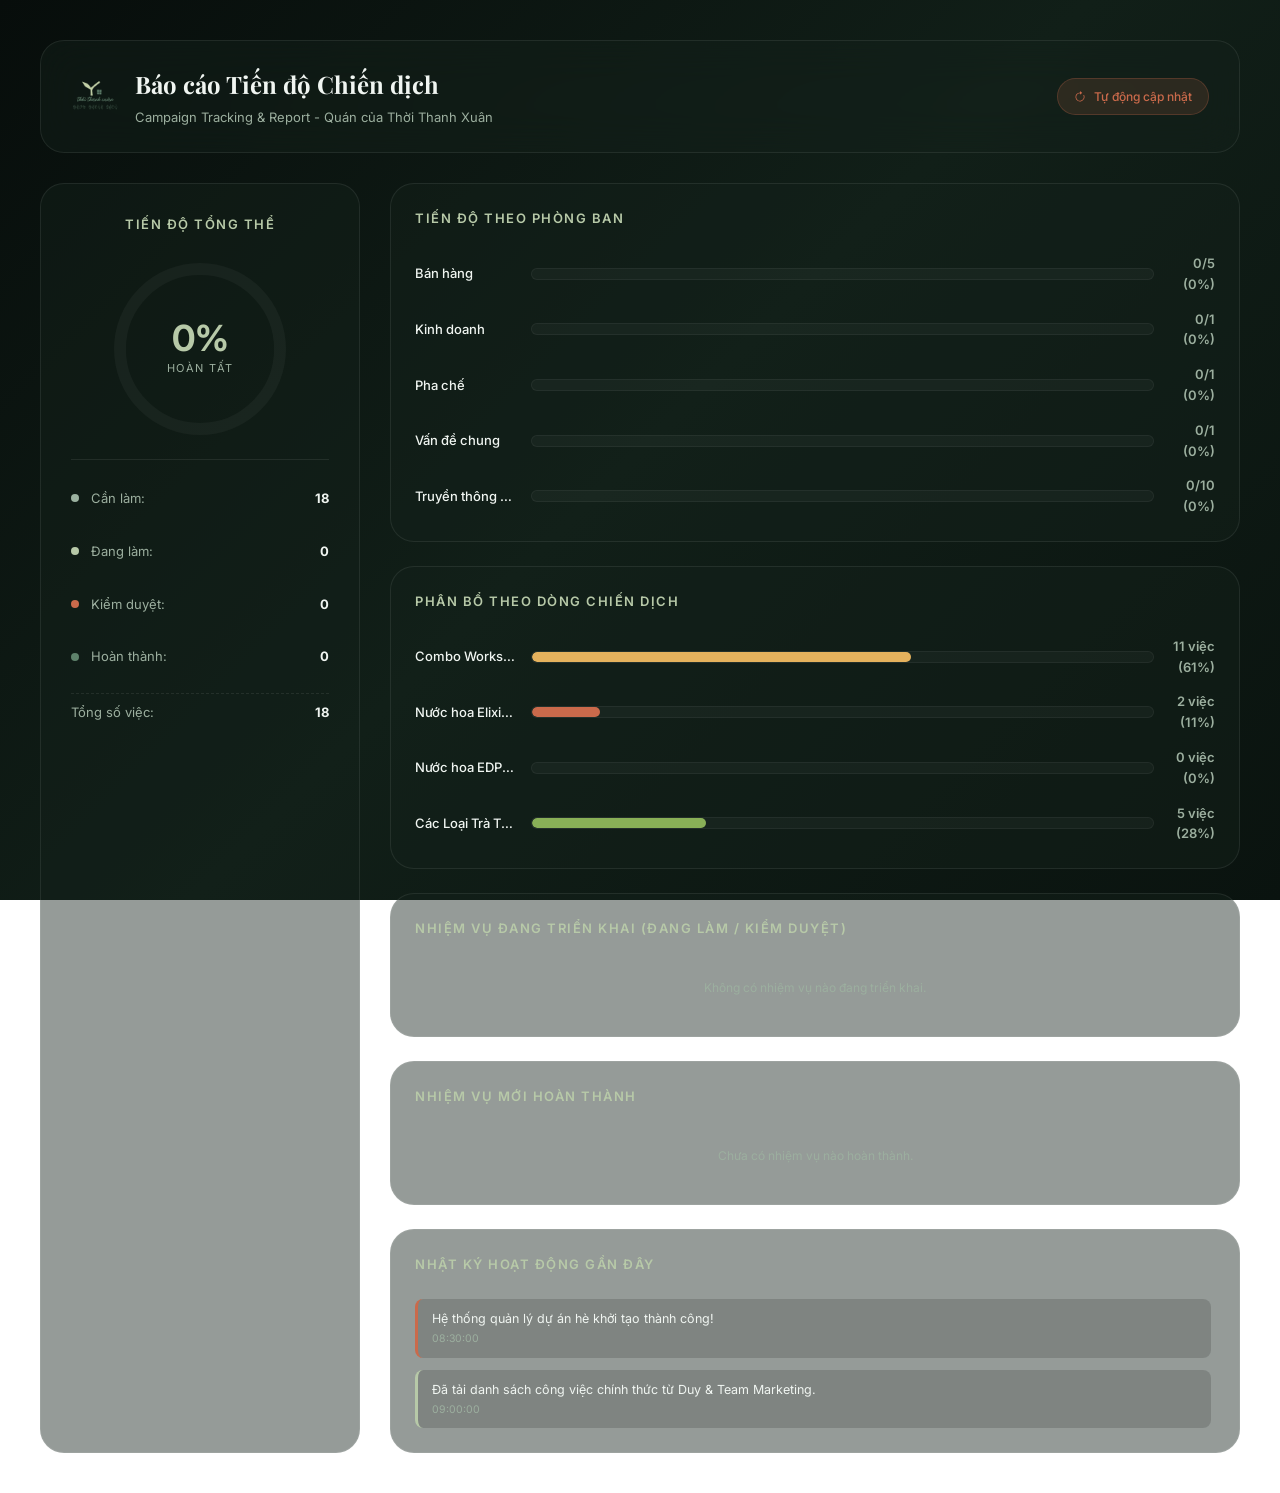
==== commit 0c662b49: "Add files via upload" ====
--- a/report.html
+++ b/report.html
@@ -64,6 +64,11 @@
       font-size: 12px;
       font-weight: 500;
     }
+    .task-activity-list {
+      display: flex;
+      flex-direction: column;
+      gap: 0;
+    }
     @media (max-width: 768px) {
       body {
         padding: 20px 10px;
@@ -172,8 +177,24 @@
         </div>
 
         <div class="report-card">
-          <h3 class="section-title">Phân bổ theo Dòng Sản Phẩm</h3>
+          <h3 class="section-title">Phân bổ theo Dòng Chiến dịch</h3>
           <div class="chart-container horizontal-bar-chart" id="chart-product-container">
+            <!-- Dynamic -->
+          </div>
+        </div>
+
+        <!-- NEW: Active Tasks list -->
+        <div class="report-card">
+          <h3 class="section-title">Nhiệm vụ đang triển khai (Đang làm / Kiểm duyệt)</h3>
+          <div class="task-activity-list" id="active-tasks-container">
+            <!-- Dynamic -->
+          </div>
+        </div>
+
+        <!-- NEW: Recently Completed Tasks list -->
+        <div class="report-card">
+          <h3 class="section-title">Nhiệm vụ mới hoàn thành</h3>
+          <div class="task-activity-list" id="completed-tasks-container">
             <!-- Dynamic -->
           </div>
         </div>
@@ -189,13 +210,27 @@
   </div>
 
   <script>
-    // Product Mapping
-    const PRODUCT_INFO = {
-      'ws': { name: 'Combo Workshop & Nước', badge: 'ws-theme', code: 'WS' },
-      'e50': { name: 'Nước hoa Elixir 50ml', badge: 'e50-theme', code: 'E50' },
-      'edp30': { name: 'Nước hoa EDP 30ml', badge: 'edp30-theme', code: 'EDP30' },
-      'tea': { name: 'Các Loại Trà Thảo Mộc', badge: 'tea-theme', code: 'TEA' }
-    };
+    // Default Campaigns (Fallback if localStorage is empty)
+    const defaultCampaigns = [
+      { id: "ws", name: "Combo Workshop & Nước", code: "WS", color: "#e5b25d" },
+      { id: "e50", name: "Nước hoa Elixir 50ml", code: "E50", color: "#ca6a4b" },
+      { id: "edp30", name: "Nước hoa EDP 30ml", code: "EDP30", color: "#5f8dcd" },
+      { id: "tea", name: "Các Loại Trà Thảo Mộc", code: "TEA", color: "#89b057" }
+    ];
+
+    let campaigns = [];
+
+    function getCampaignInfo(campaignId) {
+      return campaigns.find(c => c.id === campaignId) || { name: campaignId, code: campaignId.toUpperCase(), color: '#5e826b' };
+    }
+
+    function hexToRgba(hex, alpha) {
+      if (!hex || hex.indexOf('#') !== 0) return `rgba(255, 255, 255, ${alpha})`;
+      const r = parseInt(hex.slice(1, 3), 16);
+      const g = parseInt(hex.slice(3, 5), 16);
+      const b = parseInt(hex.slice(5, 7), 16);
+      return `rgba(${r}, ${g}, ${b}, ${alpha})`;
+    }
 
     // Departments
     const DEPARTMENTS = [
@@ -450,6 +485,13 @@
     function loadData() {
       const storedTasks = localStorage.getItem('ncttx_tasks');
       const storedLogs = localStorage.getItem('ncttx_logs');
+      const storedCampaigns = localStorage.getItem('ncttx_campaigns');
+
+      if (storedCampaigns) {
+        campaigns = JSON.parse(storedCampaigns);
+      } else {
+        campaigns = [...defaultCampaigns];
+      }
 
       if (storedTasks) {
         tasks = JSON.parse(storedTasks);
@@ -464,6 +506,16 @@
           { type: 'info', text: 'Hệ thống quản lý dự án hè khởi tạo thành công!', time: '08:30:00' },
           { type: 'add', text: 'Đã tải danh sách công việc chính thức từ Duy & Team Marketing.', time: '09:00:00' }
         ];
+      }
+    }
+
+    function translateStatus(status) {
+      switch (status) {
+        case 'todo': return 'Cần làm';
+        case 'in-progress': return 'Đang làm';
+        case 'review': return 'Kiểm duyệt';
+        case 'done': return 'Hoàn thành';
+        default: return status;
       }
     }
 
@@ -492,6 +544,7 @@
 
       renderDepartmentChart();
       renderProductChart();
+      renderTaskActivities();
       renderActivityLog();
     }
 
@@ -524,18 +577,17 @@
       if (!container) return;
       container.innerHTML = '';
 
-      Object.keys(PRODUCT_INFO).forEach(key => {
-        const pInfo = PRODUCT_INFO[key];
-        const prodTasks = tasks.filter(t => t.product === key);
+      campaigns.forEach(c => {
+        const prodTasks = tasks.filter(t => t.product === c.id);
         const total = prodTasks.length;
         const pct = tasks.length > 0 ? Math.round((total / tasks.length) * 100) : 0;
 
         const item = document.createElement('div');
         item.className = 'chart-bar-item';
         item.innerHTML = `
-          <div class="chart-label" title="${pInfo.name}">${pInfo.name}</div>
+          <div class="chart-label" title="${c.name}">${c.name}</div>
           <div class="chart-track">
-            <div class="chart-fill prod-fill-${key}" style="width: ${pct}%;"></div>
+            <div class="chart-fill" style="width: ${pct}%; background: ${c.color};"></div>
           </div>
           <div class="chart-value">${total} việc (${pct}%)</div>
         `;
@@ -543,6 +595,77 @@
       });
     }
 
+    function renderTaskActivities() {
+      const activeContainer = document.getElementById('active-tasks-container');
+      const completedContainer = document.getElementById('completed-tasks-container');
+
+      if (activeContainer) {
+        activeContainer.innerHTML = '';
+        const activeTasks = tasks.filter(t => t.status === 'in-progress' || t.status === 'review');
+        if (activeTasks.length === 0) {
+          activeContainer.innerHTML = '<p style="font-size:12px; color:var(--text-muted); text-align:center; padding:15px 0;">Không có nhiệm vụ nào đang triển khai.</p>';
+        } else {
+          // Sort by newest activity or title
+          activeTasks.slice(0, 5).forEach(task => {
+            activeContainer.appendChild(createTaskActivityRow(task));
+          });
+        }
+      }
+
+      if (completedContainer) {
+        completedContainer.innerHTML = '';
+        const completedTasks = tasks.filter(t => t.status === 'done');
+        if (completedTasks.length === 0) {
+          completedContainer.innerHTML = '<p style="font-size:12px; color:var(--text-muted); text-align:center; padding:15px 0;">Chưa có nhiệm vụ nào hoàn thành.</p>';
+        } else {
+          // Sort done tasks by name or newest
+          completedTasks.slice(0, 5).forEach(task => {
+            completedContainer.appendChild(createTaskActivityRow(task));
+          });
+        }
+      }
+    }
+
+    function createTaskActivityRow(task) {
+      const pInfo = getCampaignInfo(task.product);
+      const div = document.createElement('div');
+      div.className = 'activity-item';
+      div.style.display = 'flex';
+      div.style.justifyContent = 'space-between';
+      div.style.alignItems = 'center';
+      div.style.padding = '12px 0';
+      div.style.borderBottom = '1px solid var(--glass-border)';
+      
+      const badgeHtml = `
+        <span class="badge" style="background: ${hexToRgba(pInfo.color, 0.15)}; color: ${pInfo.color}; border: 1.5px solid ${pInfo.color}; font-size: 8.5px; border-radius: 4px; padding: 2px 6px;">
+          ${pInfo.code}
+        </span>
+      `;
+      
+      let metaText = `Ban ${task.dept}`;
+      if (task.owner) {
+        metaText += ` | 👤 ${task.owner}`;
+        if (task.supporter) metaText += ` + ${task.supporter}`;
+      }
+      if (task.endDate) {
+        metaText += ` | 📅 Hạn: ${task.endDate}`;
+      }
+
+      div.innerHTML = `
+        <div style="display:flex; flex-direction:column; gap:4px; text-align: left;">
+          <div style="font-weight: 500; font-size: 13.5px; color: var(--text-main);">${task.title}</div>
+          <div style="font-size: 11.5px; color: var(--text-muted);">${metaText}</div>
+        </div>
+        <div style="display:flex; align-items:center; gap:8px;">
+          ${badgeHtml}
+          <span class="status-badge status-badge-${task.status === 'in-progress' ? 'progress' : task.status}" style="font-size:10px; padding: 2px 8px; border-radius: 12px; font-weight: 600;">
+            ${translateStatus(task.status)}
+          </span>
+        </div>
+      `;
+      return div;
+    }
+
     function renderActivityLog() {
       const container = document.getElementById('activity-list-container');
       if (!container) return;
@@ -553,14 +676,13 @@
         return;
       }
 
-      // Max 10 items in activity list
       const displayLogs = logs.slice(0, 10);
       displayLogs.forEach(log => {
         const item = document.createElement('div');
         item.className = `activity-item ${log.type}`;
         item.innerHTML = `
           <div class="activity-details">
-            <div>${log.text}</div>
+            <div style="text-align: left;">${log.text}</div>
             <div class="activity-time">${log.time}</div>
           </div>
         `;
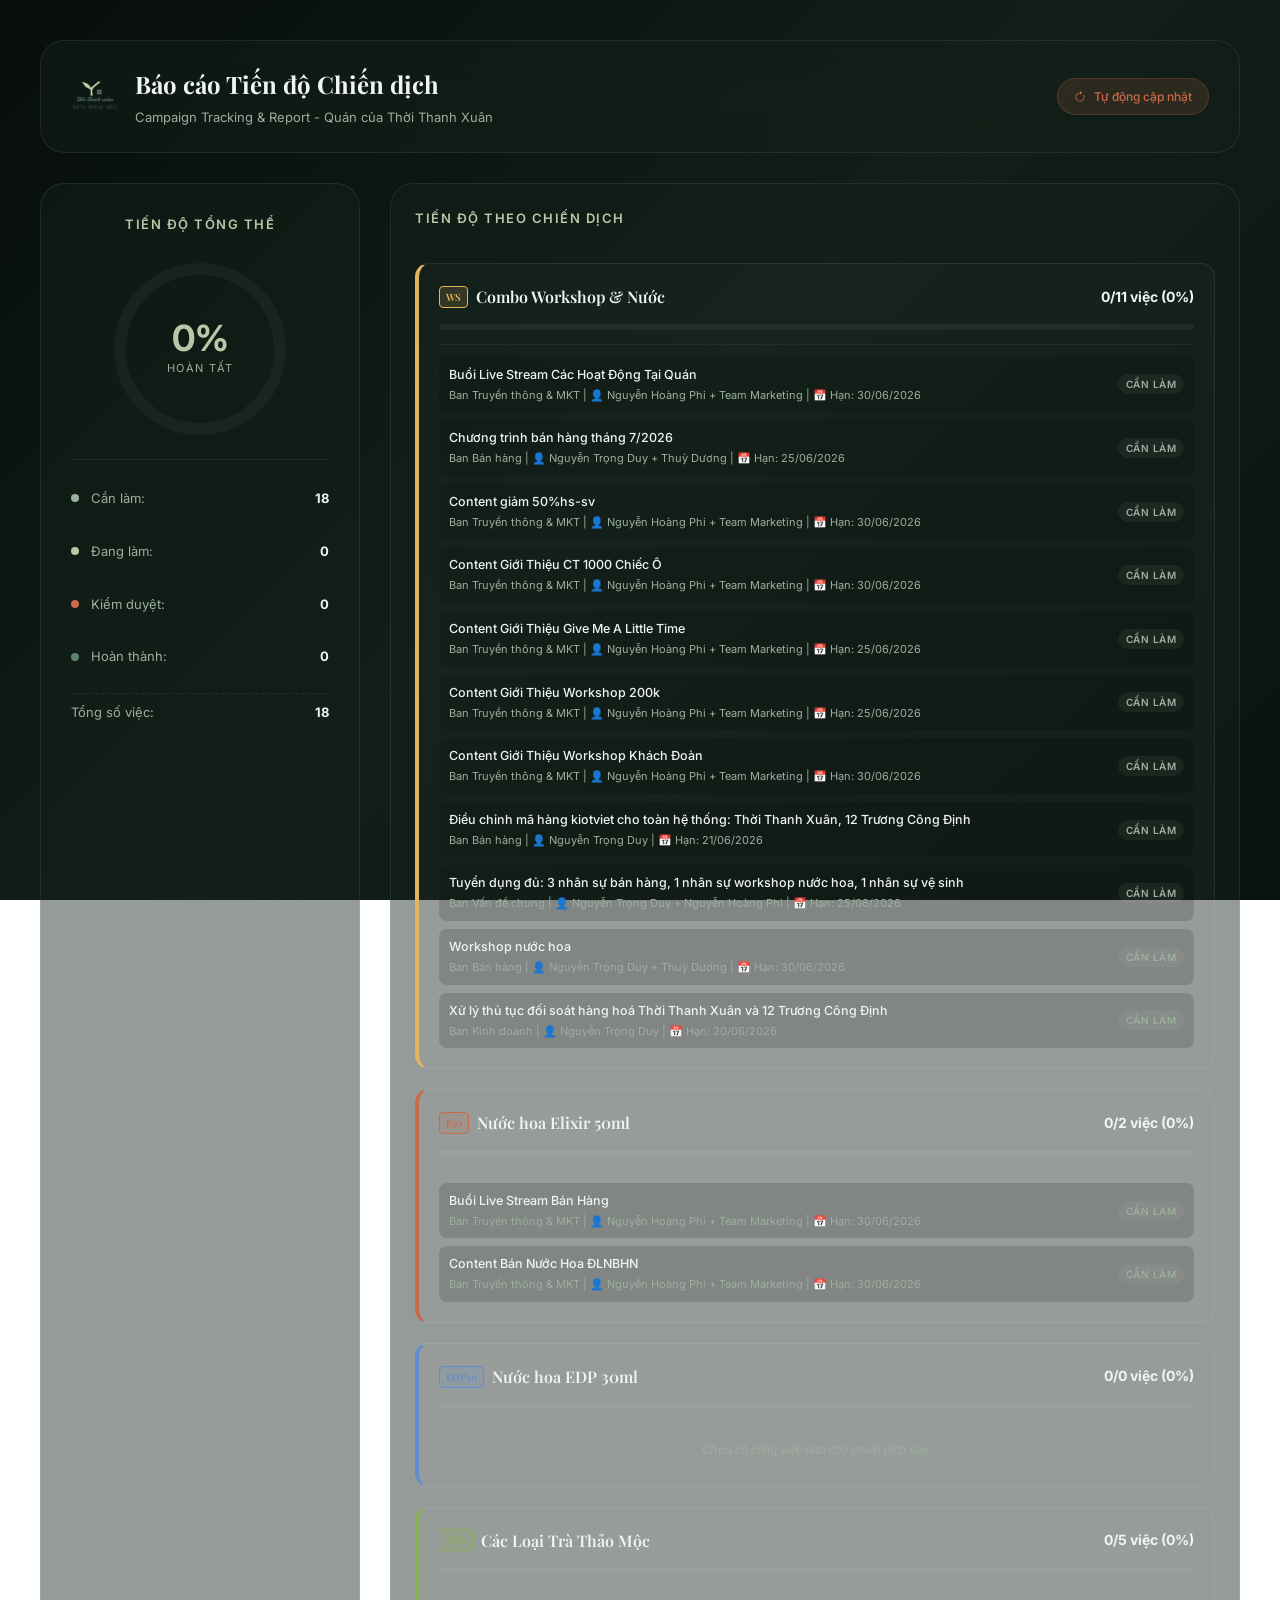
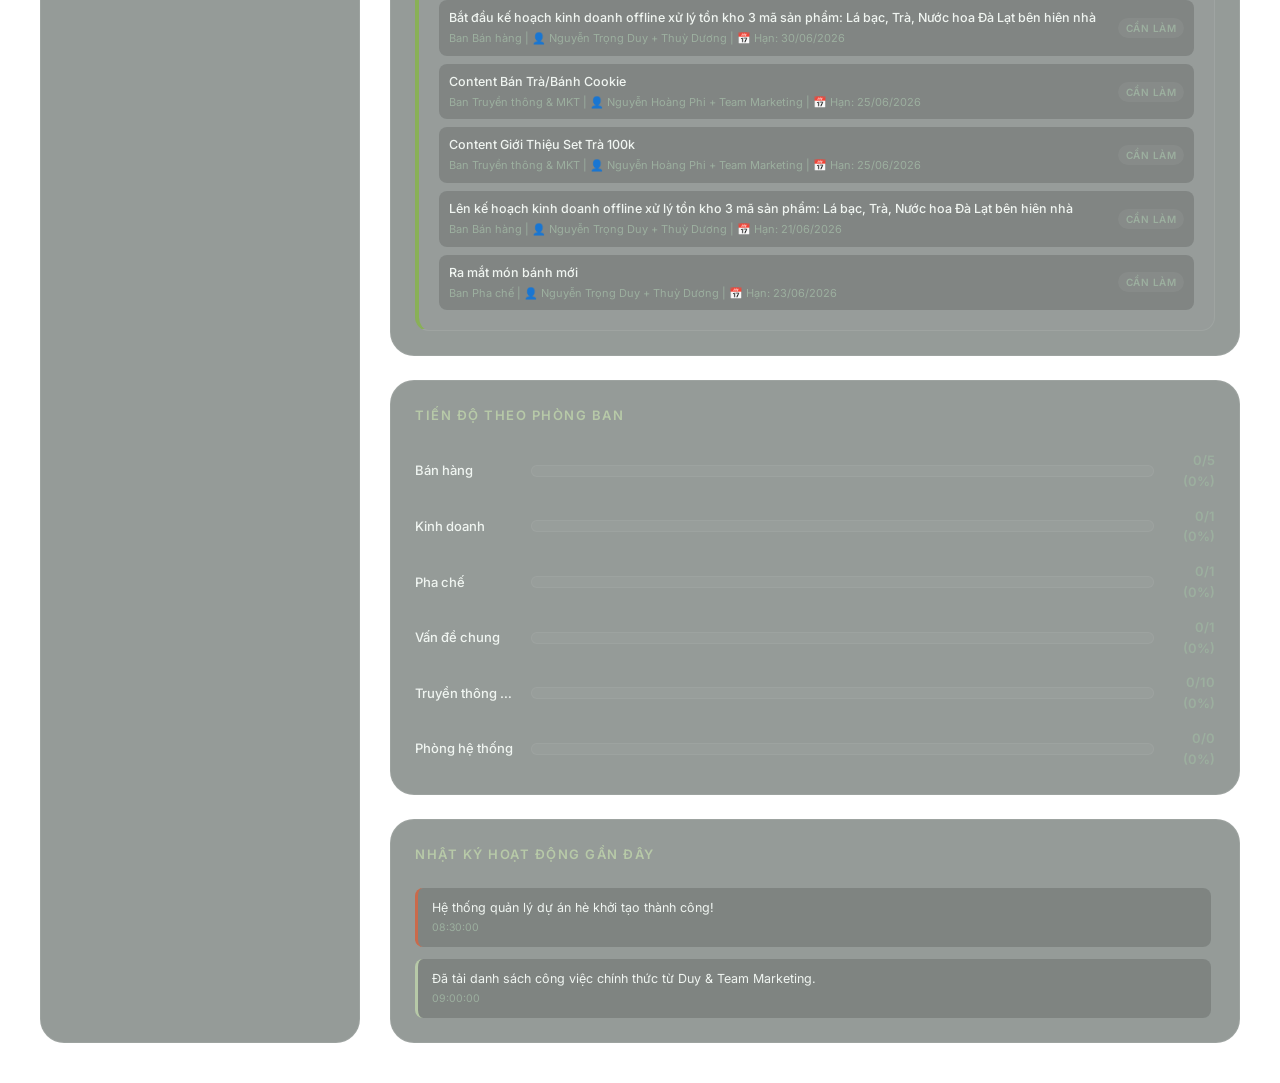
==== commit 543e23be: "Add files via upload" ====
--- a/report.html
+++ b/report.html
@@ -169,6 +169,16 @@
 
       <!-- Right Column: details & charts -->
       <div class="report-details-panel">
+        
+        <!-- Campaign-wise reports -->
+        <div class="report-card">
+          <h3 class="section-title">Tiến độ theo Chiến dịch</h3>
+          <div class="campaign-report-list" id="campaign-report-list-container">
+            <!-- Dynamic -->
+          </div>
+        </div>
+
+        <!-- Dept Completion chart (moved below) -->
         <div class="report-card">
           <h3 class="section-title">Tiến độ theo Phòng Ban</h3>
           <div class="chart-container horizontal-bar-chart" id="chart-dept-container">
@@ -176,35 +186,14 @@
           </div>
         </div>
 
-        <div class="report-card">
-          <h3 class="section-title">Phân bổ theo Dòng Chiến dịch</h3>
-          <div class="chart-container horizontal-bar-chart" id="chart-product-container">
-            <!-- Dynamic -->
-          </div>
-        </div>
-
-        <!-- NEW: Active Tasks list -->
-        <div class="report-card">
-          <h3 class="section-title">Nhiệm vụ đang triển khai (Đang làm / Kiểm duyệt)</h3>
-          <div class="task-activity-list" id="active-tasks-container">
-            <!-- Dynamic -->
-          </div>
-        </div>
-
-        <!-- NEW: Recently Completed Tasks list -->
-        <div class="report-card">
-          <h3 class="section-title">Nhiệm vụ mới hoàn thành</h3>
-          <div class="task-activity-list" id="completed-tasks-container">
-            <!-- Dynamic -->
-          </div>
-        </div>
-
+        <!-- Recent Activity list -->
         <div class="report-card">
           <h3 class="section-title">Nhật ký hoạt động gần đây</h3>
           <div class="activity-list" id="activity-list-container">
             <!-- Dynamic -->
           </div>
         </div>
+
       </div>
     </div>
   </div>
@@ -238,7 +227,8 @@
       'Kinh doanh',
       'Pha chế',
       'Vấn đề chung',
-      'Truyền thông & MKT'
+      'Truyền thông & MKT',
+      'Phòng hệ thống'
     ];
 
     // Mapped Default Tasks (Fallback if localStorage is empty)
@@ -544,7 +534,6 @@
 
       renderDepartmentChart();
       renderProductChart();
-      renderTaskActivities();
       renderActivityLog();
     }
 
@@ -573,97 +562,85 @@
     }
 
     function renderProductChart() {
-      const container = document.getElementById('chart-product-container');
+      const container = document.getElementById('campaign-report-list-container');
       if (!container) return;
       container.innerHTML = '';
 
       campaigns.forEach(c => {
         const prodTasks = tasks.filter(t => t.product === c.id);
         const total = prodTasks.length;
-        const pct = tasks.length > 0 ? Math.round((total / tasks.length) * 100) : 0;
-
-        const item = document.createElement('div');
-        item.className = 'chart-bar-item';
-        item.innerHTML = `
-          <div class="chart-label" title="${c.name}">${c.name}</div>
-          <div class="chart-track">
-            <div class="chart-fill" style="width: ${pct}%; background: ${c.color};"></div>
-          </div>
-          <div class="chart-value">${total} việc (${pct}%)</div>
+        const completed = prodTasks.filter(t => t.status === 'done').length;
+        const pct = total > 0 ? Math.round((completed / total) * 100) : 0;
+
+        const card = document.createElement('div');
+        card.className = 'campaign-report-card';
+        card.style.borderLeft = `4px solid ${c.color}`;
+
+        // Header
+        const header = document.createElement('div');
+        header.className = 'campaign-report-header';
+        header.innerHTML = `
+          <div class="campaign-report-title">
+            <span class="badge" style="background: ${hexToRgba(c.color, 0.15)}; color: ${c.color}; border: 1.5px solid ${c.color};">${c.code}</span>
+            ${c.name}
+          </div>
+          <div class="campaign-report-pct">${completed}/${total} việc (${pct}%)</div>
         `;
-        container.appendChild(item);
-      });
-    }
-
-    function renderTaskActivities() {
-      const activeContainer = document.getElementById('active-tasks-container');
-      const completedContainer = document.getElementById('completed-tasks-container');
-
-      if (activeContainer) {
-        activeContainer.innerHTML = '';
-        const activeTasks = tasks.filter(t => t.status === 'in-progress' || t.status === 'review');
-        if (activeTasks.length === 0) {
-          activeContainer.innerHTML = '<p style="font-size:12px; color:var(--text-muted); text-align:center; padding:15px 0;">Không có nhiệm vụ nào đang triển khai.</p>';
+
+        // Progress bar
+        const barBg = document.createElement('div');
+        barBg.className = 'campaign-report-bar-bg';
+        barBg.innerHTML = `
+          <div class="campaign-report-bar-fill" style="width: ${pct}%; background: ${c.color};"></div>
+        `;
+
+        // Tasks list
+        const tasksDiv = document.createElement('div');
+        tasksDiv.className = 'campaign-report-tasks';
+
+        if (prodTasks.length === 0) {
+          tasksDiv.innerHTML = `<p style="font-size:12px; color:var(--text-muted); padding: 5px 0; text-align:center; font-style:italic;">Chưa có công việc nào cho chiến dịch này.</p>`;
         } else {
-          // Sort by newest activity or title
-          activeTasks.slice(0, 5).forEach(task => {
-            activeContainer.appendChild(createTaskActivityRow(task));
+          const sortedTasks = [...prodTasks].sort((a, b) => {
+            if ((a.status === 'done') !== (b.status === 'done')) {
+              return a.status === 'done' ? 1 : -1;
+            }
+            return a.title.localeCompare(b.title);
+          });
+
+          sortedTasks.forEach(task => {
+            const item = document.createElement('div');
+            item.className = 'campaign-task-item';
+            
+            let metaText = `Ban ${task.dept}`;
+            if (task.owner) {
+              metaText += ` | 👤 ${task.owner}`;
+              if (task.supporter) metaText += ` + ${task.supporter}`;
+            }
+            if (task.endDate) {
+              metaText += ` | 📅 Hạn: ${task.endDate}`;
+            }
+
+            item.innerHTML = `
+              <div class="campaign-task-info">
+                <div class="campaign-task-title" style="${task.status === 'done' ? 'text-decoration: line-through; opacity: 0.6;' : ''}">${task.title}</div>
+                <div class="campaign-task-meta">${metaText}</div>
+              </div>
+              <div class="campaign-task-status">
+                <span class="status-badge status-badge-${task.status === 'in-progress' ? 'progress' : task.status}" style="font-size:10px; padding: 2px 8px; border-radius: 12px; font-weight: 600;">
+                  ${translateStatus(task.status)}
+                </span>
+              </div>
+            `;
+            tasksDiv.appendChild(item);
           });
         }
-      }
-
-      if (completedContainer) {
-        completedContainer.innerHTML = '';
-        const completedTasks = tasks.filter(t => t.status === 'done');
-        if (completedTasks.length === 0) {
-          completedContainer.innerHTML = '<p style="font-size:12px; color:var(--text-muted); text-align:center; padding:15px 0;">Chưa có nhiệm vụ nào hoàn thành.</p>';
-        } else {
-          // Sort done tasks by name or newest
-          completedTasks.slice(0, 5).forEach(task => {
-            completedContainer.appendChild(createTaskActivityRow(task));
-          });
-        }
-      }
-    }
-
-    function createTaskActivityRow(task) {
-      const pInfo = getCampaignInfo(task.product);
-      const div = document.createElement('div');
-      div.className = 'activity-item';
-      div.style.display = 'flex';
-      div.style.justifyContent = 'space-between';
-      div.style.alignItems = 'center';
-      div.style.padding = '12px 0';
-      div.style.borderBottom = '1px solid var(--glass-border)';
-      
-      const badgeHtml = `
-        <span class="badge" style="background: ${hexToRgba(pInfo.color, 0.15)}; color: ${pInfo.color}; border: 1.5px solid ${pInfo.color}; font-size: 8.5px; border-radius: 4px; padding: 2px 6px;">
-          ${pInfo.code}
-        </span>
-      `;
-      
-      let metaText = `Ban ${task.dept}`;
-      if (task.owner) {
-        metaText += ` | 👤 ${task.owner}`;
-        if (task.supporter) metaText += ` + ${task.supporter}`;
-      }
-      if (task.endDate) {
-        metaText += ` | 📅 Hạn: ${task.endDate}`;
-      }
-
-      div.innerHTML = `
-        <div style="display:flex; flex-direction:column; gap:4px; text-align: left;">
-          <div style="font-weight: 500; font-size: 13.5px; color: var(--text-main);">${task.title}</div>
-          <div style="font-size: 11.5px; color: var(--text-muted);">${metaText}</div>
-        </div>
-        <div style="display:flex; align-items:center; gap:8px;">
-          ${badgeHtml}
-          <span class="status-badge status-badge-${task.status === 'in-progress' ? 'progress' : task.status}" style="font-size:10px; padding: 2px 8px; border-radius: 12px; font-weight: 600;">
-            ${translateStatus(task.status)}
-          </span>
-        </div>
-      `;
-      return div;
+
+        card.appendChild(header);
+        card.appendChild(barBg);
+        card.appendChild(tasksDiv);
+        container.appendChild(card);
+      });
     }
 
     function renderActivityLog() {
--- a/style.css
+++ b/style.css
@@ -705,6 +705,141 @@
   overflow-y: auto;
 }
 
+.column-add-btn {
+  background: rgba(255, 255, 255, 0.03);
+  border: 1.5px dashed var(--glass-border);
+  color: var(--text-muted);
+  border-radius: var(--border-radius-md);
+  padding: 10px;
+  width: 100%;
+  font-family: 'Inter', sans-serif;
+  font-size: 13px;
+  font-weight: 500;
+  cursor: pointer;
+  display: flex;
+  align-items: center;
+  justify-content: center;
+  gap: 8px;
+  transition: var(--transition);
+  margin-top: 8px;
+  flex-shrink: 0;
+}
+
+.column-add-btn:hover {
+  background: rgba(255, 255, 255, 0.08);
+  border-color: rgba(255, 255, 255, 0.2);
+  color: var(--text-main);
+}
+
+/* Campaign-wise Report Card styling */
+.campaign-report-list {
+  display: flex;
+  flex-direction: column;
+  gap: 20px;
+  margin-top: 10px;
+}
+
+.campaign-report-card {
+  background: rgba(255, 255, 255, 0.02);
+  border: 1px solid var(--glass-border);
+  border-radius: var(--border-radius-md);
+  padding: 20px;
+  display: flex;
+  flex-direction: column;
+  gap: 14px;
+  transition: var(--transition);
+}
+
+.campaign-report-card:hover {
+  border-color: rgba(255, 255, 255, 0.15);
+  background: rgba(255, 255, 255, 0.03);
+}
+
+.campaign-report-header {
+  display: flex;
+  justify-content: space-between;
+  align-items: center;
+  flex-wrap: wrap;
+  gap: 10px;
+}
+
+.campaign-report-title {
+  font-family: 'Playfair Display', serif;
+  font-size: 16px;
+  font-weight: 600;
+  color: var(--text-main);
+  display: flex;
+  align-items: center;
+  gap: 8px;
+}
+
+.campaign-report-pct {
+  font-size: 14px;
+  font-weight: 700;
+  color: var(--text-main);
+}
+
+.campaign-report-bar-bg {
+  height: 6px;
+  background: rgba(255, 255, 255, 0.05);
+  border-radius: 10px;
+  overflow: hidden;
+  width: 100%;
+}
+
+.campaign-report-bar-fill {
+  height: 100%;
+  border-radius: 10px;
+  transition: width 0.5s ease;
+}
+
+.campaign-report-tasks {
+  display: flex;
+  flex-direction: column;
+  gap: 8px;
+  border-top: 1px solid rgba(255, 255, 255, 0.05);
+  padding-top: 12px;
+}
+
+.campaign-task-item {
+  display: flex;
+  justify-content: space-between;
+  align-items: center;
+  padding: 8px 10px;
+  background: rgba(0, 0, 0, 0.15);
+  border-radius: var(--border-radius-sm);
+  font-size: 12.5px;
+  transition: var(--transition);
+}
+
+.campaign-task-item:hover {
+  background: rgba(0, 0, 0, 0.25);
+}
+
+.campaign-task-info {
+  display: flex;
+  flex-direction: column;
+  gap: 2px;
+  text-align: left;
+}
+
+.campaign-task-title {
+  font-weight: 500;
+  color: var(--text-main);
+}
+
+.campaign-task-meta {
+  font-size: 11px;
+  color: var(--text-muted);
+}
+
+.campaign-task-status {
+  display: flex;
+  align-items: center;
+  gap: 8px;
+}
+
+
 .kanban-column.drag-over {
   background: rgba(55, 112, 76, 0.15);
   border-color: var(--honey-gold);
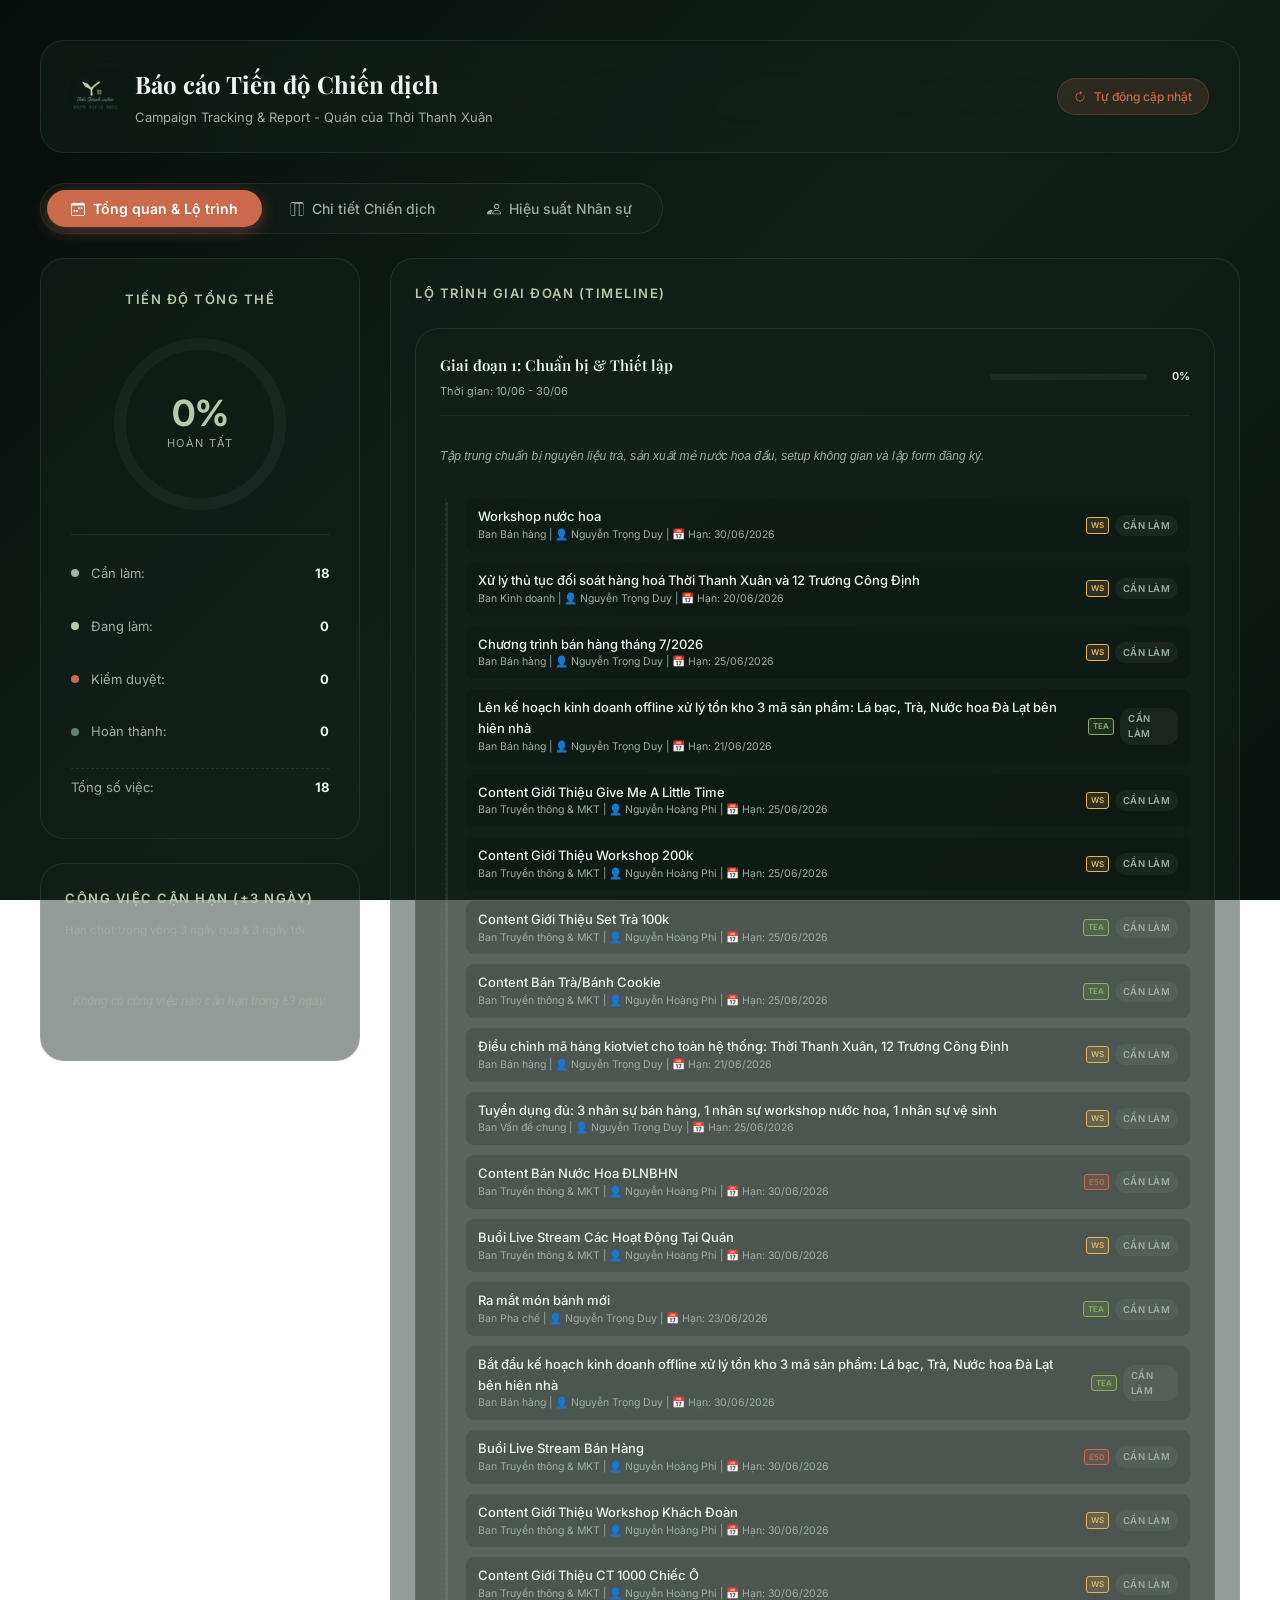
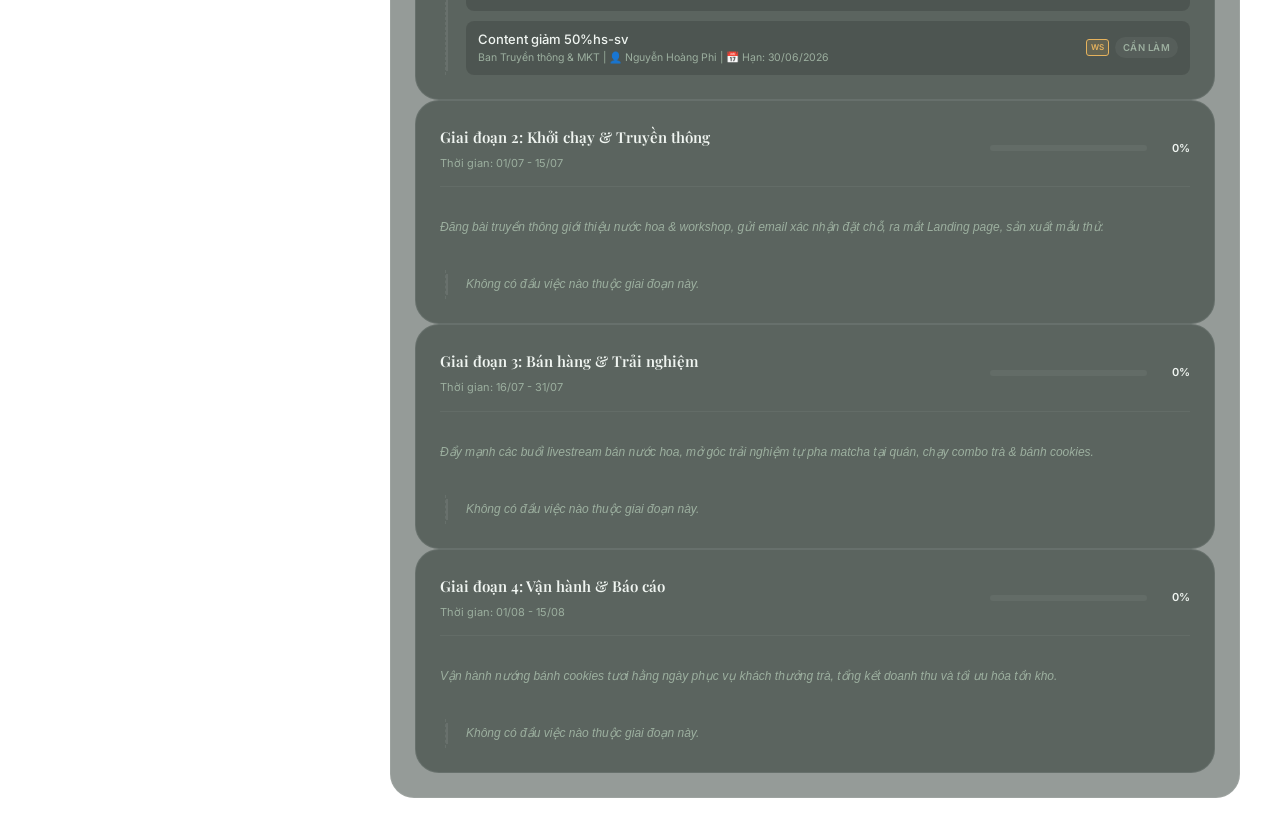
==== commit 38ea2a20: "Add files via upload" ====
--- a/report.html
+++ b/report.html
@@ -115,87 +115,147 @@
       </div>
     </header>
 
-    <div class="report-grid">
-      <!-- Left Column: Circular stats -->
-      <div class="report-summary-card">
-        <h3 class="section-title">Tiến độ tổng thể</h3>
-        
-        <div class="progress-ring-container">
-          <svg width="180" height="180">
-            <circle class="progress-ring-circle-bg" cx="90" cy="90" r="80" />
-            <circle class="progress-ring-circle" id="progress-ring-circle-element" cx="90" cy="90" r="80" />
-          </svg>
-          <div class="progress-percentage">
-            <span class="progress-pct-val" id="report-pct-text">0%</span>
-            <span class="progress-pct-lbl">Hoàn tất</span>
+    <!-- Tab Bar for Report -->
+    <nav class="tabs-navigation" style="margin-bottom: 24px; width: fit-content;">
+      <button class="tab-btn active" data-tab="overall">
+        <svg width="14" height="14" fill="currentColor" viewBox="0 0 16 16">
+          <path d="M11 6.5a.5.5 0 0 1 .5-.5h1a.5.5 0 0 1 .5.5v1a.5.5 0 0 1-.5.5h-1a.5.5 0 0 1-.5-.5zm-3 0a.5.5 0 0 1 .5-.5h1a.5.5 0 0 1 .5.5v1a.5.5 0 0 1-.5.5h-1a.5.5 0 0 1-.5-.5zm-5 3a.5.5 0 0 1 .5-.5h1a.5.5 0 0 1 .5.5v1a.5.5 0 0 1-.5.5h-1a.5.5 0 0 1-.5-.5zm3 0a.5.5 0 0 1 .5-.5h1a.5.5 0 0 1 .5.5v1a.5.5 0 0 1-.5.5h-1a.5.5 0 0 1-.5-.5z"/>
+          <path d="M3.5 0a.5.5 0 0 1 .5.5V1h8V.5a.5.5 0 0 1 1 0V1h1a2 2 0 0 1 2 2v11a2 2 0 0 1-2 2H2a2 2 0 0 1-2-2V3a2 2 0 0 1 2-2h1V.5a.5.5 0 0 1 .5-.5M1 4v10a1 1 0 0 0 1 1h12a1 1 0 0 0 1-1V4z"/>
+        </svg>
+        Tổng quan & Lộ trình
+      </button>
+      <button class="tab-btn" data-tab="campaigns">
+        <svg width="14" height="14" fill="currentColor" viewBox="0 0 16 16">
+          <path d="M2.5 0a2 2 0 0 0-2 2v12a2 2 0 0 0 2 2h11a2 2 0 0 0 2-2V2a2 2 0 0 0-2-2zh11ZM1 2a1 1 0 0 1 1-1h3v14H2a1 1 0 0 1-1-1zm5 0h4v14H6zm5 0h3a1 1 0 0 1 1 1v11a1 1 0 0 1-1 1h-3z"/>
+        </svg>
+        Chi tiết Chiến dịch
+      </button>
+      <button class="tab-btn" data-tab="staff">
+        <svg width="14" height="14" fill="currentColor" viewBox="0 0 16 16">
+          <path d="M15 14s1 0 1-1-1-4-5-4-5 3-5 4 1 1 1 1zm-7.978-1L7 12.996c.001-.264.167-1.03.76-1.72C8.312 10.629 9.282 10 11 10c1.717 0 2.687.63 3.24 1.276.593.69.758 1.457.76 1.72l-.008.002-.014.002zM11 7a2 2 0 1 0 0-4 2 2 0 0 0 0 4m3-2a3 3 0 1 1-6 0 3 3 0 0 1 6 0M6.936 9.28a6 6 0 0 0-1.23-.247A7 7 0 0 0 5 9c-4 0-5 3-5 4q0 1 1 1h4.216A2.24 2.24 0 0 1 5 13c0-1.01.377-2.047 1.077-2.84.286-.325.617-.597.936-.88Z"/>
+        </svg>
+        Hiệu suất Nhân sự
+      </button>
+    </nav>
+
+    <!-- Tab Panels for Report -->
+    
+    <!-- TAB 1 PANEL: OVERALL & TIMELINE -->
+    <section class="tab-content-panel active" id="overall-tab-panel">
+      <div class="report-grid">
+        <!-- Left: Summary stats & Near-deadline tasks -->
+        <div class="report-summary-column" style="display:flex; flex-direction:column; gap:24px;">
+          <!-- Overall Stats Card -->
+          <div class="report-summary-card" style="width:100%;">
+            <h3 class="section-title">Tiến độ tổng thể</h3>
+            
+            <div class="progress-ring-container">
+              <svg width="180" height="180">
+                <circle class="progress-ring-circle-bg" cx="90" cy="90" r="80" />
+                <circle class="progress-ring-circle" id="progress-ring-circle-element" cx="90" cy="90" r="80" />
+              </svg>
+              <div class="progress-percentage">
+                <span class="progress-pct-val" id="report-pct-text">0%</span>
+                <span class="progress-pct-lbl">Hoàn tất</span>
+              </div>
+            </div>
+
+            <div class="summary-stats-details" style="width: 100%;">
+              <div class="summary-stat-row" style="display:flex; justify-content:space-between; margin: 8px 0; font-size:13px; color:var(--text-muted);">
+                <span>
+                  <span class="column-dot dot-todo" style="display:inline-block; width:8px; height:8px; border-radius:50%; background:#9bb2a0; margin-right:6px;"></span>
+                  Cần làm:
+                </span>
+                <strong id="lbl-report-todo" style="color:var(--text-main);">0</strong>
+              </div>
+              <div class="summary-stat-row" style="display:flex; justify-content:space-between; margin: 8px 0; font-size:13px; color:var(--text-muted);">
+                <span>
+                  <span class="column-dot dot-progress" style="display:inline-block; width:8px; height:8px; border-radius:50%; background:#b7c9a8; margin-right:6px;"></span>
+                  Đang làm:
+                </span>
+                <strong id="lbl-report-progress" style="color:var(--text-main);">0</strong>
+              </div>
+              <div class="summary-stat-row" style="display:flex; justify-content:space-between; margin: 8px 0; font-size:13px; color:var(--text-muted);">
+                <span>
+                  <span class="column-dot dot-review" style="display:inline-block; width:8px; height:8px; border-radius:50%; background:#ca6a4b; margin-right:6px;"></span>
+                  Kiểm duyệt:
+                </span>
+                <strong id="lbl-report-review" style="color:var(--text-main);">0</strong>
+              </div>
+              <div class="summary-stat-row" style="display:flex; justify-content:space-between; margin: 8px 0; font-size:13px; color:var(--text-muted);">
+                <span>
+                  <span class="column-dot dot-done" style="display:inline-block; width:8px; height:8px; border-radius:50%; background:#5e826b; margin-right:6px;"></span>
+                  Hoàn thành:
+                </span>
+                <strong id="lbl-report-done" style="color:var(--text-main);">0</strong>
+              </div>
+              <div class="summary-stat-row" style="display:flex; justify-content:space-between; margin: 8px 0; font-size:13px; color:var(--text-muted); border-top:1px dashed var(--glass-border); padding-top:8px; margin-top:4px;">
+                <span>Tổng số việc:</span>
+                <strong id="lbl-report-total" style="color:var(--text-main);">0</strong>
+              </div>
+            </div>
+          </div>
+
+          <!-- Near-deadline Tasks Card -->
+          <div class="report-card" style="width:100%;">
+            <h3 class="section-title">Công việc cận hạn (±3 ngày)</h3>
+            <p style="font-size: 11.5px; color: var(--text-muted); margin-top: -12px; margin-bottom: 8px; text-align: left;">Hạn chót trong vòng 3 ngày qua & 3 ngày tới.</p>
+            <div class="task-activity-list" id="near-deadline-tasks-container" style="display:flex; flex-direction:column; gap:10px;">
+              <!-- Dynamic -->
+            </div>
           </div>
         </div>
 
-        <div class="summary-stats-details" style="width: 100%;">
-          <div class="summary-stat-row" style="display:flex; justify-content:space-between; margin: 8px 0; font-size:13px; color:var(--text-muted);">
-            <span>
-              <span class="column-dot dot-todo" style="display:inline-block; width:8px; height:8px; border-radius:50%; background:#9bb2a0; margin-right:6px;"></span>
-              Cần làm:
-            </span>
-            <strong id="lbl-report-todo" style="color:var(--text-main);">0</strong>
-          </div>
-          <div class="summary-stat-row" style="display:flex; justify-content:space-between; margin: 8px 0; font-size:13px; color:var(--text-muted);">
-            <span>
-              <span class="column-dot dot-progress" style="display:inline-block; width:8px; height:8px; border-radius:50%; background:#b7c9a8; margin-right:6px;"></span>
-              Đang làm:
-            </span>
-            <strong id="lbl-report-progress" style="color:var(--text-main);">0</strong>
-          </div>
-          <div class="summary-stat-row" style="display:flex; justify-content:space-between; margin: 8px 0; font-size:13px; color:var(--text-muted);">
-            <span>
-              <span class="column-dot dot-review" style="display:inline-block; width:8px; height:8px; border-radius:50%; background:#ca6a4b; margin-right:6px;"></span>
-              Kiểm duyệt:
-            </span>
-            <strong id="lbl-report-review" style="color:var(--text-main);">0</strong>
-          </div>
-          <div class="summary-stat-row" style="display:flex; justify-content:space-between; margin: 8px 0; font-size:13px; color:var(--text-muted);">
-            <span>
-              <span class="column-dot dot-done" style="display:inline-block; width:8px; height:8px; border-radius:50%; background:#5e826b; margin-right:6px;"></span>
-              Hoàn thành:
-            </span>
-            <strong id="lbl-report-done" style="color:var(--text-main);">0</strong>
-          </div>
-          <div class="summary-stat-row" style="display:flex; justify-content:space-between; margin: 8px 0; font-size:13px; color:var(--text-muted); border-top:1px dashed var(--glass-border); padding-top:8px; margin-top:4px;">
-            <span>Tổng số việc:</span>
-            <strong id="lbl-report-total" style="color:var(--text-main);">0</strong>
+        <!-- Right: Timeline Path -->
+        <div class="report-details-panel">
+          <div class="report-card">
+            <h3 class="section-title">Lộ trình Giai đoạn (Timeline)</h3>
+            <div class="timeline-vertical-path" id="timeline-path-container">
+              <!-- Dynamic -->
+            </div>
           </div>
         </div>
       </div>
-
-      <!-- Right Column: details & charts -->
-      <div class="report-details-panel">
-        
-        <!-- Campaign-wise reports -->
-        <div class="report-card">
-          <h3 class="section-title">Tiến độ theo Chiến dịch</h3>
-          <div class="campaign-report-list" id="campaign-report-list-container">
-            <!-- Dynamic -->
-          </div>
+    </section>
+
+    <!-- TAB 2 PANEL: CAMPAIGNS -->
+    <section class="tab-content-panel" id="campaigns-tab-panel">
+      <div class="report-card">
+        <h3 class="section-title">Tiến độ theo Chiến dịch</h3>
+        <div class="campaign-report-list" id="campaign-report-list-container">
+          <!-- Dynamic -->
         </div>
-
-        <!-- Dept Completion chart (moved below) -->
-        <div class="report-card">
-          <h3 class="section-title">Tiến độ theo Phòng Ban</h3>
-          <div class="chart-container horizontal-bar-chart" id="chart-dept-container">
-            <!-- Dynamic -->
-          </div>
+      </div>
+    </section>
+
+    <!-- TAB 3 PANEL: STAFF EFFICIENCY -->
+    <section class="tab-content-panel" id="staff-tab-panel">
+      <!-- Staff Efficiency List -->
+      <div class="report-card">
+        <h3 class="section-title">Hiệu suất Hoàn thành Công việc của Nhân sự</h3>
+        <p style="font-size: 12.5px; color: var(--text-muted); margin-top: -12px; text-align: left;">Đánh giá mức độ hoàn thành công việc của từng thành viên trong dự án hè.</p>
+        <div class="staff-report-grid" id="staff-report-container">
+          <!-- Dynamic -->
         </div>
-
-        <!-- Recent Activity list -->
-        <div class="report-card">
-          <h3 class="section-title">Nhật ký hoạt động gần đây</h3>
-          <div class="activity-list" id="activity-list-container">
-            <!-- Dynamic -->
-          </div>
+      </div>
+
+      <!-- Dept Completion chart -->
+      <div class="report-card">
+        <h3 class="section-title">Tiến độ theo Phòng Ban</h3>
+        <div class="chart-container horizontal-bar-chart" id="chart-dept-container">
+          <!-- Dynamic -->
         </div>
-
       </div>
-    </div>
+
+      <!-- Recent Activity log -->
+      <div class="report-card">
+        <h3 class="section-title">Nhật ký hoạt động gần đây</h3>
+        <div class="activity-list" id="activity-list-container">
+          <!-- Dynamic -->
+        </div>
+      </div>
+    </section>
+  </div>
   </div>
 
   <script>
@@ -499,6 +559,64 @@
       }
     }
 
+    let currentTab = 'overall'; // 'overall', 'campaigns', 'staff'
+
+    function setupTabNavigation() {
+      const tabButtons = document.querySelectorAll('.tab-btn');
+      tabButtons.forEach(btn => {
+        btn.addEventListener('click', () => {
+          tabButtons.forEach(b => b.classList.remove('active'));
+          btn.classList.add('active');
+          
+          currentTab = btn.getAttribute('data-tab');
+          
+          document.querySelectorAll('.tab-content-panel').forEach(panel => {
+            panel.classList.remove('active');
+          });
+          document.getElementById(`${currentTab}-tab-panel`).classList.add('active');
+          
+          renderReport();
+        });
+      });
+    }
+
+    // Convert "DD/MM/YYYY" to Date Object
+    function getTaskDateObj(dateStr) {
+      if (!dateStr) return null;
+      const parts = dateStr.split('/');
+      if (parts.length === 3) {
+        return new Date(parseInt(parts[2]), parseInt(parts[1]) - 1, parseInt(parts[0]));
+      }
+      return null;
+    }
+
+    // Get dynamic project phase for a task (Phase 1 to 4)
+    function getTaskPhase(task) {
+      const date = getTaskDateObj(task.endDate || task.startDate);
+      if (!date) return 1;
+      const month = date.getMonth() + 1; // 1-indexed
+      const day = date.getDate();
+      if (month === 6) {
+        return 1;
+      } else if (month === 7) {
+        if (day <= 15) return 2;
+        return 3;
+      } else if (month === 8) {
+        return 4;
+      }
+      return 1; // fallback
+    }
+
+    // Get formatted date range string for rendering
+    function getTaskDates(task) {
+      if (task.startDate && task.endDate) {
+        const startPart = task.startDate.split('/').slice(0, 2).join('/');
+        const endPart = task.endDate.split('/').slice(0, 2).join('/');
+        return `${startPart} - ${endPart}`;
+      }
+      return "Chưa rõ";
+    }
+
     function translateStatus(status) {
       switch (status) {
         case 'todo': return 'Cần làm';
@@ -532,9 +650,211 @@
       document.getElementById('lbl-report-review').innerText = tasks.filter(t => t.status === 'review').length;
       document.getElementById('lbl-report-todo').innerText = tasks.filter(t => t.status === 'todo').length;
 
-      renderDepartmentChart();
-      renderProductChart();
-      renderActivityLog();
+      if (currentTab === 'overall') {
+        renderNearDeadlineTasks();
+        renderTimeline();
+      } else if (currentTab === 'campaigns') {
+        renderProductChart();
+      } else if (currentTab === 'staff') {
+        renderStaffReport();
+        renderDepartmentChart();
+        renderActivityLog();
+      }
+    }
+
+    function renderNearDeadlineTasks() {
+      const container = document.getElementById('near-deadline-tasks-container');
+      if (!container) return;
+      container.innerHTML = '';
+
+      const today = new Date();
+      today.setHours(0, 0, 0, 0);
+
+      const msPerDay = 86400000;
+
+      const nearTasks = tasks.filter(task => {
+        if (!task.endDate) return false;
+        const dObj = getTaskDateObj(task.endDate);
+        if (!dObj) return false;
+        
+        const diffTime = dObj - today;
+        const diffDays = Math.round(diffTime / msPerDay);
+        return diffDays >= -3 && diffDays <= 3;
+      });
+
+      if (nearTasks.length === 0) {
+        container.innerHTML = `<p style="font-size:12px; color:var(--text-muted); text-align:center; padding: 25px 0; font-style:italic;">Không có công việc nào cận hạn trong ±3 ngày.</p>`;
+        return;
+      }
+
+      // Sort by deadline: overdue (oldest) first
+      nearTasks.sort((a, b) => {
+        const dObjA = getTaskDateObj(a.endDate) || new Date();
+        const dObjB = getTaskDateObj(b.endDate) || new Date();
+        return dObjA - dObjB;
+      });
+
+      nearTasks.forEach(task => {
+        const dObj = getTaskDateObj(task.endDate);
+        const diffTime = dObj - today;
+        const diffDays = Math.round(diffTime / msPerDay);
+        
+        let indicatorClass = 'upcoming';
+        let indicatorText = `Còn ${diffDays} ngày`;
+
+        if (diffDays < 0) {
+          if (task.status === 'done') {
+            indicatorClass = 'upcoming';
+            indicatorText = `Xong (Trễ ${Math.abs(diffDays)} ng)`;
+          } else {
+            indicatorClass = 'overdue';
+            indicatorText = `Trễ ${Math.abs(diffDays)} ngày`;
+          }
+        } else if (diffDays === 0) {
+          indicatorClass = 'today';
+          indicatorText = `Hôm nay`;
+        } else {
+          if (task.status === 'done') {
+            indicatorText = `Xong sớm`;
+          }
+        }
+
+        const pInfo = getCampaignInfo(task.product);
+        const badgeHtml = `<span class="badge" style="background: ${hexToRgba(pInfo.color, 0.15)}; color: ${pInfo.color}; border: 1.5px solid ${pInfo.color}; font-size:8px;">${pInfo.code}</span>`;
+
+        const item = document.createElement('div');
+        item.className = 'activity-item';
+        item.style.display = 'flex';
+        item.style.justifyContent = 'space-between';
+        item.style.alignItems = 'center';
+        item.style.padding = '8px 12px';
+        item.style.borderLeft = `3.5px solid ${diffDays < 0 && task.status !== 'done' ? '#ef5350' : '#89b057'}`;
+
+        item.innerHTML = `
+          <div style="text-align:left; flex-grow:1; padding-right:8px;">
+            <div style="font-size:12.5px; font-weight:500; color:var(--text-main); ${task.status === 'done' ? 'text-decoration:line-through; opacity:0.6;' : ''}">${task.title}</div>
+            <div style="font-size:10.5px; color:var(--text-muted); margin-top:2px;">
+              👤 ${task.owner || 'Chưa gán'} | 📅 Hạn: ${task.endDate}
+            </div>
+          </div>
+          <div style="display:flex; align-items:center; gap:8px; flex-shrink:0;">
+            ${badgeHtml}
+            <span class="deadline-indicator ${indicatorClass}">${indicatorText}</span>
+          </div>
+        `;
+        container.appendChild(item);
+      });
+    }
+
+    const PHASES = [
+      {
+        id: 1,
+        name: "Giai đoạn 1: Chuẩn bị & Thiết lập",
+        dates: "10/06 - 30/06",
+        desc: "Tập trung chuẩn bị nguyên liệu trà, sản xuất mẻ nước hoa đầu, setup không gian và lập form đăng ký."
+      },
+      {
+        id: 2,
+        name: "Giai đoạn 2: Khởi chạy & Truyền thông",
+        dates: "01/07 - 15/07",
+        desc: "Đăng bài truyền thông giới thiệu nước hoa & workshop, gửi email xác nhận đặt chỗ, ra mắt Landing page, sản xuất mẫu thử."
+      },
+      {
+        id: 3,
+        name: "Giai đoạn 3: Bán hàng & Trải nghiệm",
+        dates: "16/07 - 31/07",
+        desc: "Đẩy mạnh các buổi livestream bán nước hoa, mở góc trải nghiệm tự pha matcha tại quán, chạy combo trà & bánh cookies."
+      },
+      {
+        id: 4,
+        name: "Giai đoạn 4: Vận hành & Báo cáo",
+        dates: "01/08 - 15/08",
+        desc: "Vận hành nướng bánh cookies tươi hằng ngày phục vụ khách thưởng trà, tổng kết doanh thu và tối ưu hóa tồn kho."
+      }
+    ];
+
+    function renderTimeline() {
+      const container = document.getElementById('timeline-path-container');
+      if (!container) return;
+      container.innerHTML = '';
+
+      PHASES.forEach(phase => {
+        const phaseTasks = tasks.filter(t => getTaskPhase(t) === phase.id);
+        const total = phaseTasks.length;
+        const completed = phaseTasks.filter(t => t.status === 'done').length;
+        const pct = total > 0 ? Math.round((completed / total) * 100) : 0;
+
+        const section = document.createElement('div');
+        section.className = 'timeline-phase-section';
+        section.innerHTML = `
+          <div class="phase-card-header" style="margin-bottom:12px; display:flex; justify-content:space-between; align-items:center;">
+            <div class="phase-title-group" style="text-align: left;">
+              <h3 class="phase-title-text" style="font-size:15px; font-weight:600; color:var(--text-main); margin-bottom:2px;">${phase.name}</h3>
+              <span class="phase-date-range" style="font-size:11px; color:var(--text-muted);">Thời gian: ${phase.dates}</span>
+            </div>
+            <div class="phase-progress-widget" style="display:flex; align-items:center; gap:8px;">
+              <div class="phase-progress-bar-bg" style="width:80px; height:6px; background:rgba(255,255,255,0.05); border-radius:3px; overflow:hidden;">
+                <div class="phase-progress-bar-fill" style="width: ${pct}%; height:100%; background:var(--pine-accent);"></div>
+              </div>
+              <span class="phase-progress-percent" style="font-size:11px; font-weight:600; color:var(--text-main);">${pct}%</span>
+            </div>
+          </div>
+          <p style="font-size:12px; color:var(--text-muted); line-height:1.4; font-style:italic; text-align: left; margin-bottom:14px;">${phase.desc}</p>
+        `;
+
+        const wrapper = document.createElement('div');
+        wrapper.className = 'timeline-items-wrapper';
+        wrapper.style.display = 'flex';
+        wrapper.style.flexDirection = 'column';
+        wrapper.style.gap = '10px';
+        wrapper.style.paddingLeft = '20px';
+        wrapper.style.borderLeft = '1px dashed var(--glass-border)';
+        wrapper.style.marginLeft = '5px';
+
+        if (phaseTasks.length === 0) {
+          wrapper.innerHTML = `<p style="font-size:12px; color:var(--text-muted); padding: 5px 0; text-align: left; font-style: italic;">Không có đầu việc nào thuộc giai đoạn này.</p>`;
+        } else {
+          const sortedTasks = [...phaseTasks].sort((a, b) => {
+            const dateA = getTaskDates(a).split(' - ')[0];
+            const dateB = getTaskDates(b).split(' - ')[0];
+            return dateA.localeCompare(dateB);
+          });
+
+          sortedTasks.forEach(task => {
+            const item = document.createElement('div');
+            item.className = 'timeline-task-item';
+            item.style.position = 'relative';
+            item.style.display = 'flex';
+            item.style.alignItems = 'center';
+            item.style.padding = '8px 12px';
+            item.style.background = 'rgba(0, 0, 0, 0.15)';
+            item.style.borderRadius = 'var(--border-radius-sm)';
+            
+            const pInfo = getCampaignInfo(task.product);
+            const badgeHtml = `<span class="badge" style="background: ${hexToRgba(pInfo.color, 0.15)}; color: ${pInfo.color}; border: 1.5px solid ${pInfo.color}; font-size:8px; padding: 1px 4px; border-radius:3px;">${pInfo.code}</span>`;
+            
+            let metaText = `Ban ${task.dept}`;
+            if (task.owner) metaText += ` | 👤 ${task.owner}`;
+
+            item.innerHTML = `
+              <div style="flex-grow:1; text-align: left;">
+                <div style="font-size:13px; font-weight:500; color:var(--text-main); ${task.status === 'done' ? 'text-decoration:line-through; opacity:0.6;' : ''}">${task.title}</div>
+                <div style="font-size:10.5px; color:var(--text-muted);">${metaText} | 📅 Hạn: ${task.endDate || 'Chưa rõ'}</div>
+              </div>
+              <div style="display:flex; align-items:center; gap:6px;">
+                ${badgeHtml}
+                <span class="status-badge status-badge-${task.status === 'in-progress' ? 'progress' : task.status}" style="font-size:9.5px;">
+                  ${translateStatus(task.status)}
+                </span>
+              </div>
+            `;
+            wrapper.appendChild(item);
+          });
+        }
+
+        section.appendChild(wrapper);
+        container.appendChild(section);
+      });
     }
 
     function renderDepartmentChart() {
@@ -643,6 +963,97 @@
       });
     }
 
+    function renderStaffReport() {
+      const container = document.getElementById('staff-report-container');
+      if (!container) return;
+      container.innerHTML = '';
+
+      // Group tasks by owner
+      const ownersMap = {};
+      tasks.forEach(task => {
+        if (task.owner && task.owner.trim() !== '') {
+          const owner = task.owner.trim();
+          if (!ownersMap[owner]) ownersMap[owner] = [];
+          ownersMap[owner].push(task);
+        }
+      });
+
+      const owners = Object.keys(ownersMap);
+
+      if (owners.length === 0) {
+        container.innerHTML = `<p style="font-size:12px; color:var(--text-muted); text-align:center; padding: 20px 0; font-style:italic;">Chưa có dữ liệu nhân sự phụ trách.</p>`;
+        return;
+      }
+
+      // Sort by completion rate
+      owners.sort((a, b) => {
+        const completedA = ownersMap[a].filter(t => t.status === 'done').length;
+        const rateA = ownersMap[a].length > 0 ? (completedA / ownersMap[a].length) : 0;
+        const completedB = ownersMap[b].filter(t => t.status === 'done').length;
+        const rateB = ownersMap[b].length > 0 ? (completedB / ownersMap[b].length) : 0;
+        return rateB - rateA;
+      });
+
+      owners.forEach(owner => {
+        const ownerTasks = ownersMap[owner];
+        const total = ownerTasks.length;
+        const completed = ownerTasks.filter(t => t.status === 'done').length;
+        const pct = total > 0 ? Math.round((completed / total) * 100) : 0;
+
+        let color = '#ef5350';
+        if (pct >= 70) {
+          color = '#66bb6a';
+        } else if (pct >= 40) {
+          color = '#ffa726';
+        }
+
+        const card = document.createElement('div');
+        card.className = 'staff-report-card';
+        card.style.borderLeft = `4px solid ${color}`;
+
+        const header = document.createElement('div');
+        header.className = 'staff-report-header';
+        header.innerHTML = `
+          <div class="staff-name">👤 ${owner}</div>
+          <div style="font-size:12.5px; font-weight:600; color:var(--text-main);">${completed}/${total} hoàn thành (${pct}%)</div>
+        `;
+
+        const barBg = document.createElement('div');
+        barBg.className = 'staff-progress-bg';
+        barBg.innerHTML = `<div class="staff-progress-fill" style="width: ${pct}%; background: ${color};"></div>`;
+
+        const tasksList = document.createElement('div');
+        tasksList.className = 'staff-tasks-list';
+
+        ownerTasks.forEach(task => {
+          const item = document.createElement('div');
+          item.className = 'staff-task-item';
+
+          const pInfo = getCampaignInfo(task.product);
+          const badgeHtml = `<span class="badge" style="background: ${hexToRgba(pInfo.color, 0.15)}; color: ${pInfo.color}; border: 1.5px solid ${pInfo.color}; font-size:8px;">${pInfo.code}</span>`;
+
+          item.innerHTML = `
+            <div class="staff-task-title" style="flex-grow:1; ${task.status === 'done' ? 'text-decoration:line-through; opacity:0.6;' : ''}">
+              ${task.title}
+              <div class="staff-task-meta">Ban ${task.dept} ${task.endDate ? `| Hạn: ${task.endDate}` : ''}</div>
+            </div>
+            <div style="display:flex; align-items:center; gap:6px;">
+              ${badgeHtml}
+              <span class="status-badge status-badge-${task.status === 'in-progress' ? 'progress' : task.status}" style="font-size:9px;">
+                ${translateStatus(task.status)}
+              </span>
+            </div>
+          `;
+          tasksList.appendChild(item);
+        });
+
+        card.appendChild(header);
+        card.appendChild(barBg);
+        card.appendChild(tasksList);
+        container.appendChild(card);
+      });
+    }
+
     function renderActivityLog() {
       const container = document.getElementById('activity-list-container');
       if (!container) return;
@@ -670,6 +1081,7 @@
     // Init
     document.addEventListener('DOMContentLoaded', () => {
       loadData();
+      setupTabNavigation();
       renderReport();
       
       // Auto reload data every 5 seconds
--- a/style.css
+++ b/style.css
@@ -1947,3 +1947,126 @@
     text-align: right;
   }
 }
+
+/* Staff report card layout & Near-deadline styles */
+.staff-report-grid {
+  display: grid;
+  grid-template-columns: repeat(auto-fit, minmax(320px, 1fr));
+  gap: 20px;
+  margin-top: 10px;
+}
+
+.staff-report-card {
+  background: var(--glass-bg);
+  border: 1px solid var(--glass-border);
+  border-radius: var(--border-radius-lg);
+  padding: 24px;
+  display: flex;
+  flex-direction: column;
+  gap: 16px;
+  transition: var(--transition);
+}
+
+.staff-report-card:hover {
+  border-color: rgba(255, 255, 255, 0.15);
+  background: rgba(255, 255, 255, 0.03);
+}
+
+.staff-report-header {
+  display: flex;
+  justify-content: space-between;
+  align-items: center;
+}
+
+.staff-name {
+  font-family: 'Playfair Display', serif;
+  font-size: 16px;
+  font-weight: 600;
+  color: var(--text-main);
+  display: flex;
+  align-items: center;
+  gap: 8px;
+}
+
+.staff-progress-bg {
+  height: 6px;
+  background: rgba(255, 255, 255, 0.05);
+  border-radius: 10px;
+  overflow: hidden;
+  width: 100%;
+}
+
+.staff-progress-fill {
+  height: 100%;
+  border-radius: 10px;
+  transition: width 0.5s ease;
+}
+
+.staff-tasks-list {
+  display: flex;
+  flex-direction: column;
+  gap: 8px;
+  max-height: 200px;
+  overflow-y: auto;
+  border-top: 1px solid rgba(255, 255, 255, 0.05);
+  padding-top: 12px;
+}
+
+.staff-task-item {
+  display: flex;
+  justify-content: space-between;
+  align-items: center;
+  padding: 8px 10px;
+  background: rgba(0, 0, 0, 0.15);
+  border-radius: var(--border-radius-sm);
+  font-size: 12px;
+  transition: var(--transition);
+}
+
+.staff-task-item:hover {
+  background: rgba(0, 0, 0, 0.25);
+}
+
+.staff-task-title {
+  font-weight: 500;
+  color: var(--text-main);
+  text-align: left;
+}
+
+.staff-task-meta {
+  font-size: 10.5px;
+  color: var(--text-muted);
+}
+
+.deadline-indicator {
+  font-size: 9.5px;
+  font-weight: 700;
+  padding: 2px 8px;
+  border-radius: 12px;
+  text-transform: uppercase;
+}
+
+.deadline-indicator.overdue {
+  background: rgba(239, 83, 80, 0.15);
+  color: #ef5350;
+  border: 1px solid rgba(239, 83, 80, 0.3);
+}
+
+.deadline-indicator.today {
+  background: rgba(255, 167, 38, 0.15);
+  color: #ffa726;
+  border: 1px solid rgba(255, 167, 38, 0.3);
+  animation: pulse-orange 1.5s infinite;
+}
+
+.deadline-indicator.upcoming {
+  background: rgba(102, 187, 106, 0.15);
+  color: #66bb6a;
+  border: 1px solid rgba(102, 187, 106, 0.3);
+}
+
+@keyframes pulse-orange {
+  0% { transform: scale(1); }
+  50% { transform: scale(1.03); }
+  100% { transform: scale(1); }
+}
